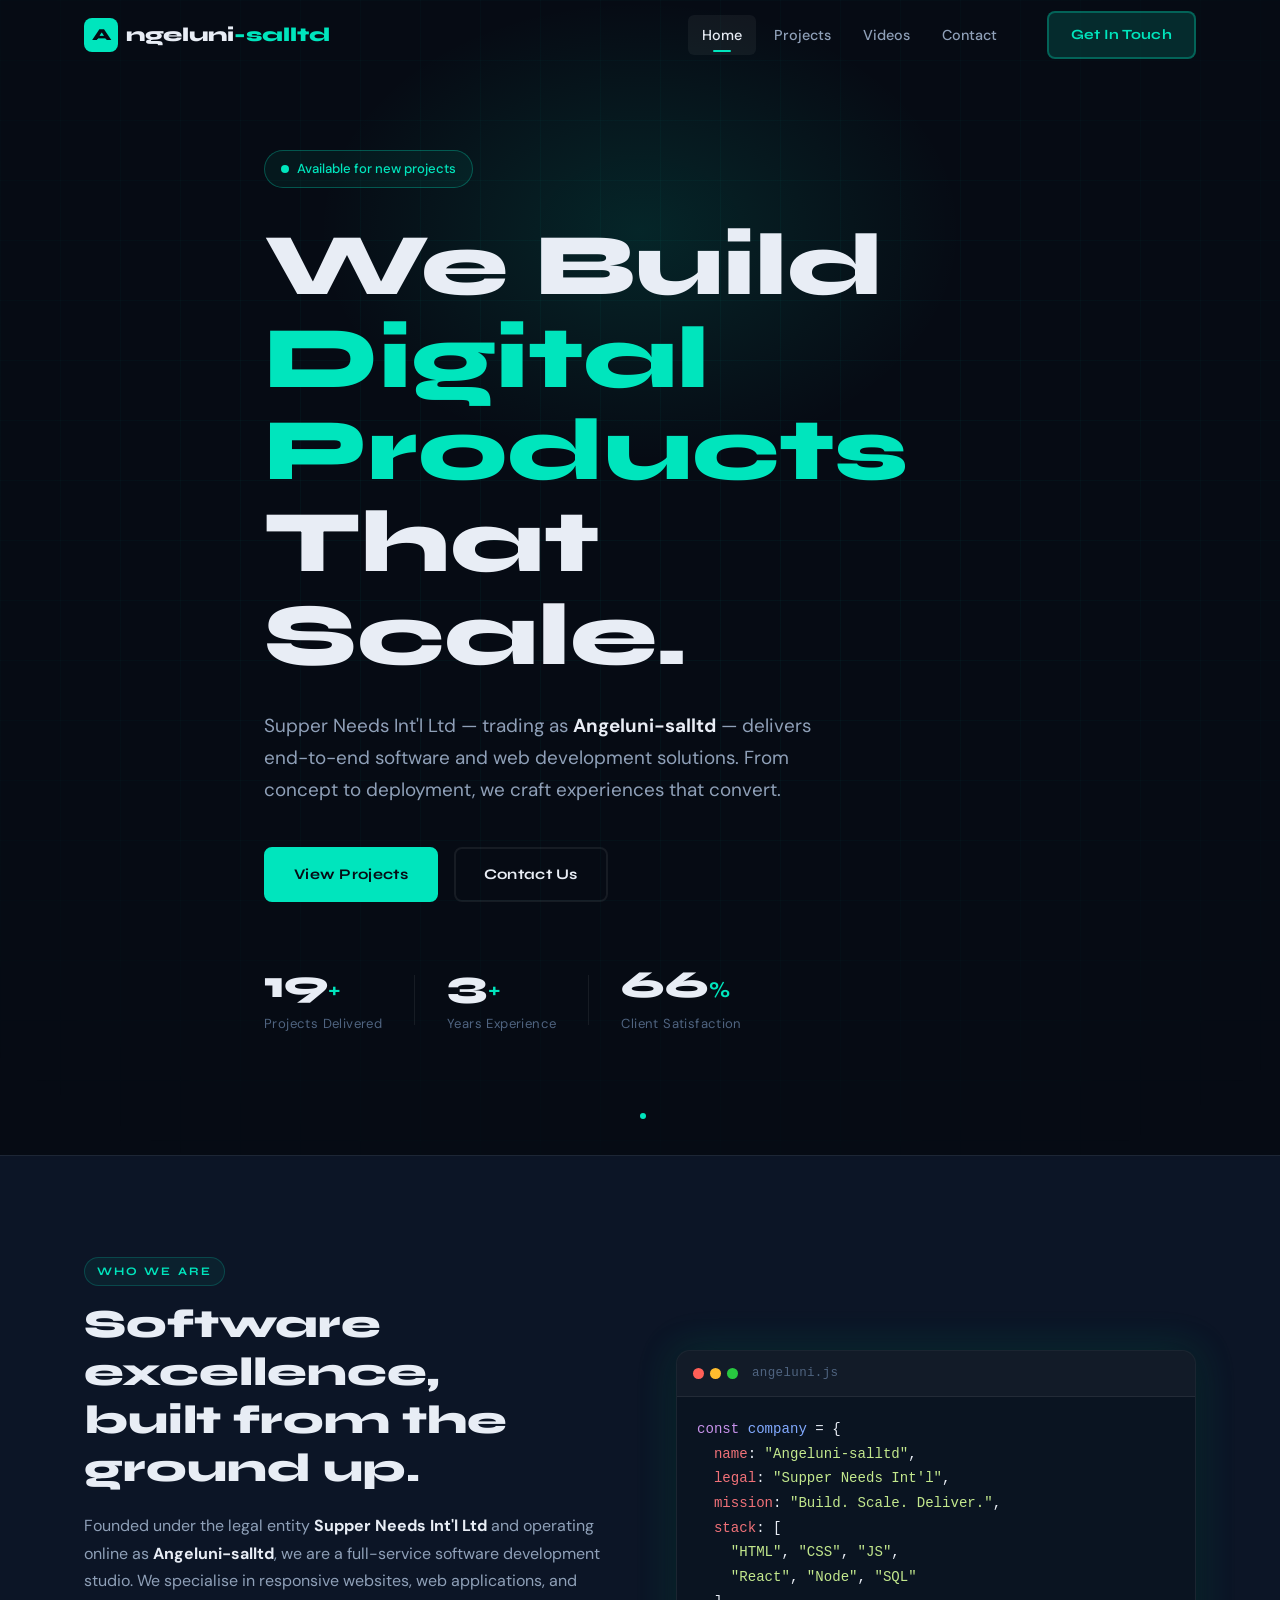
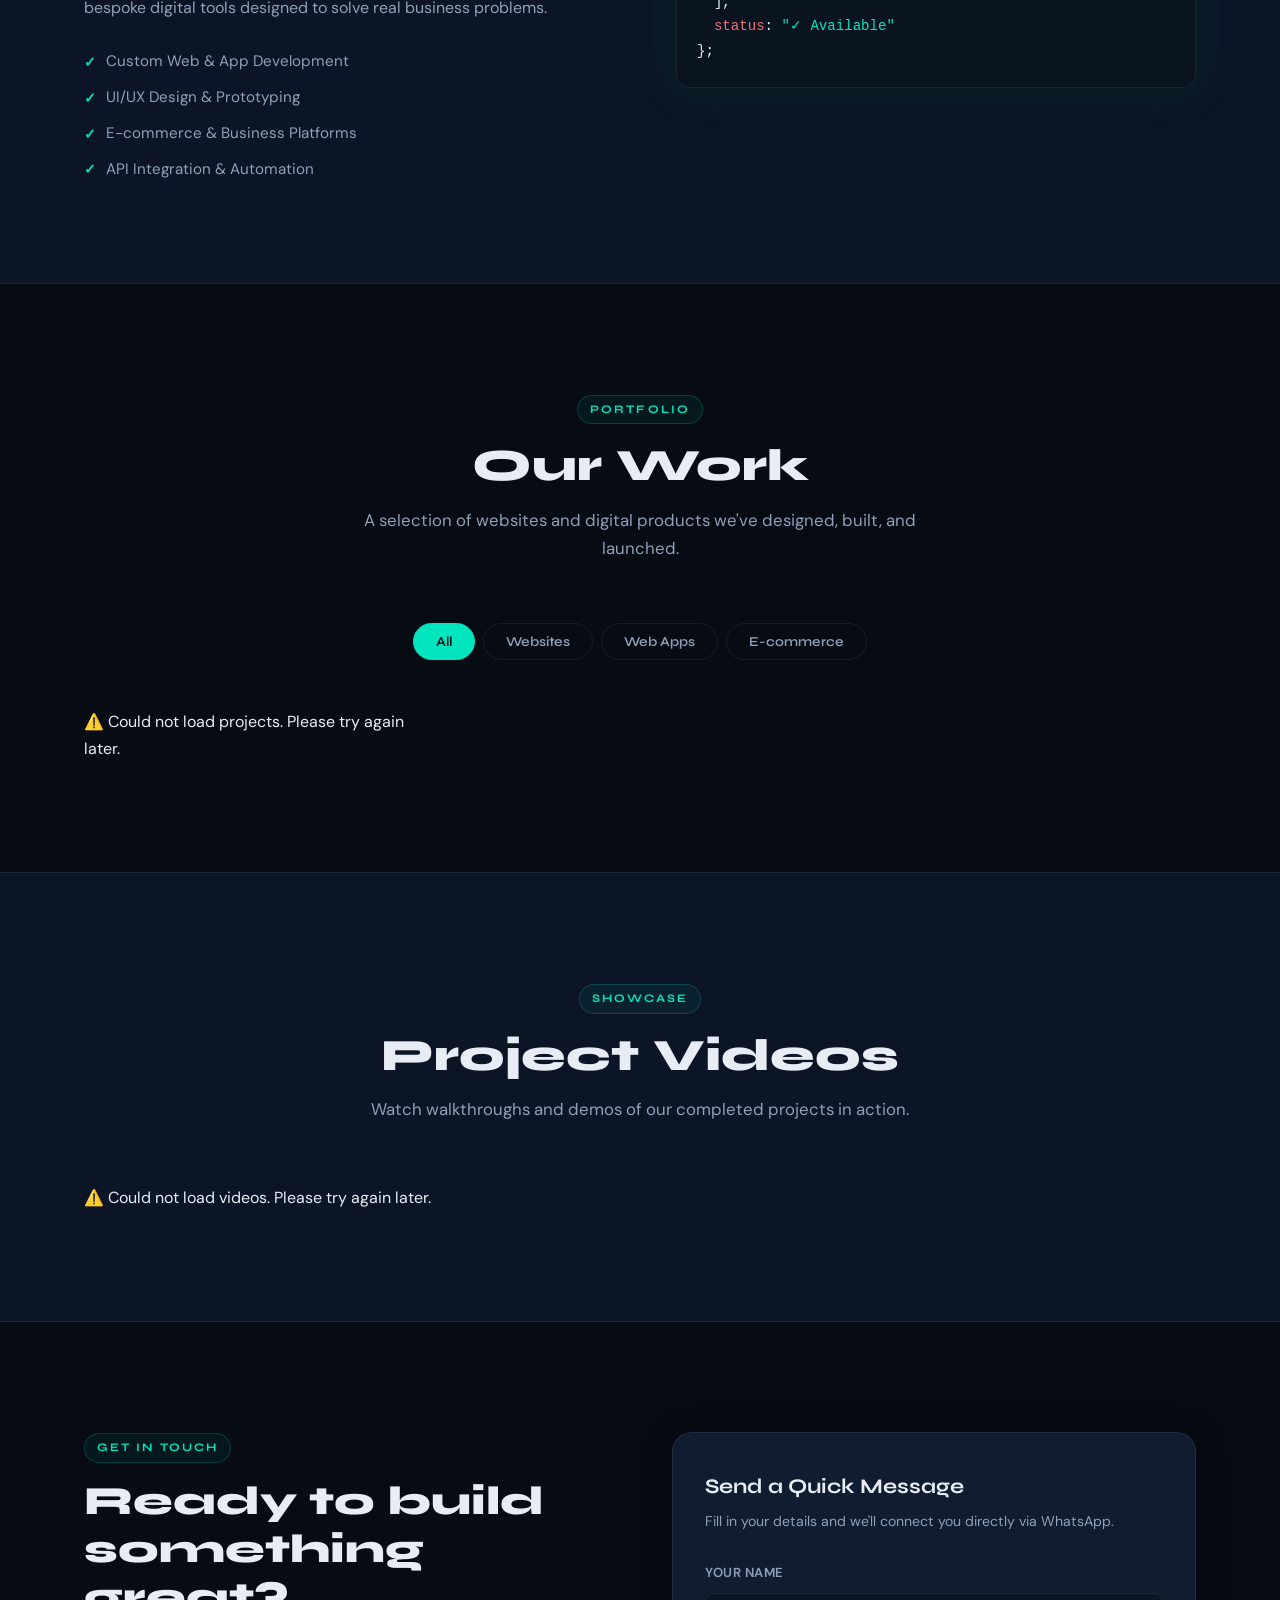
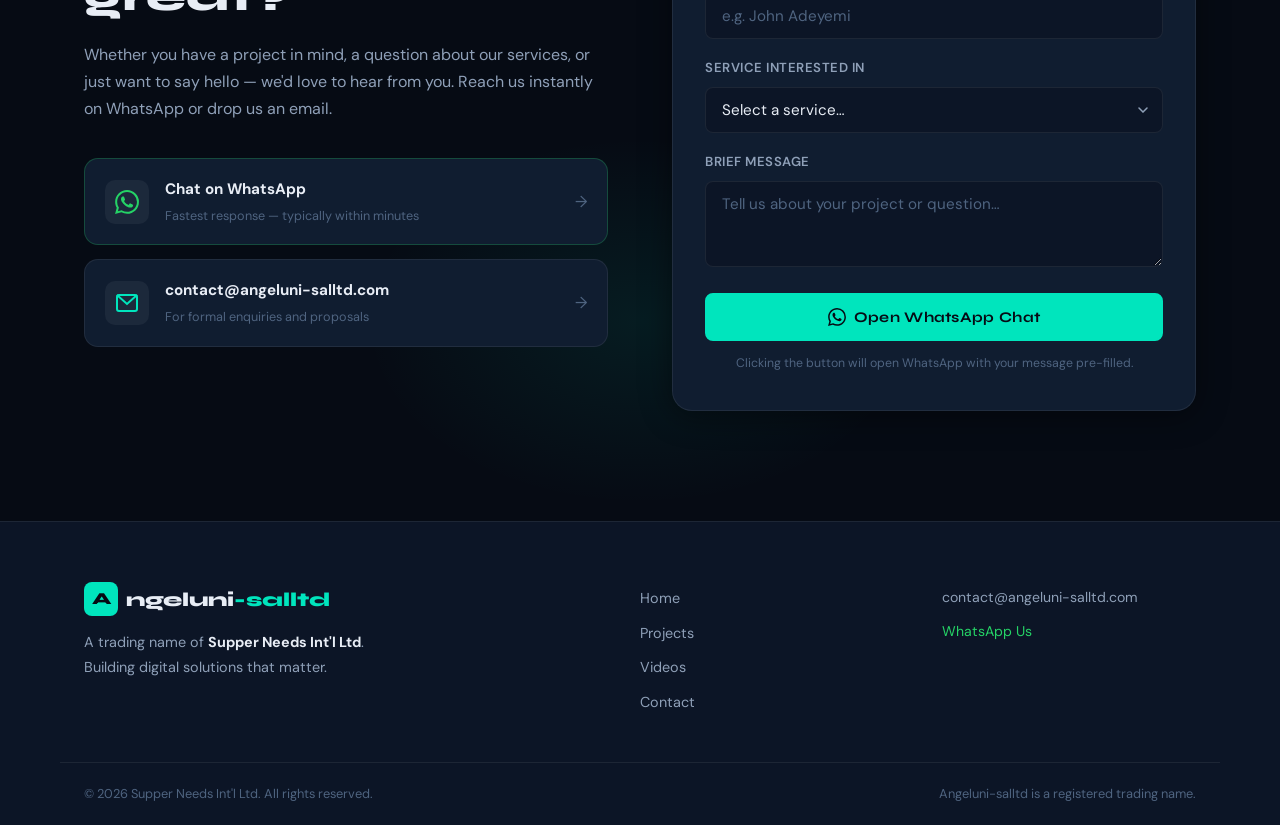
==== index.html @ 35abd4f3 "first commit" ====
<!DOCTYPE html>
<html lang="en">
<head>
  <meta charset="UTF-8" />
  <meta name="viewport" content="width=device-width, initial-scale=1.0" />
  <title>Angeluni-salltd | Software Development</title>
  <meta name="description" content="Angeluni-salltd by Supper Needs Int'l Ltd — Professional software and web development solutions." />
  <link rel="stylesheet" href="styles.css" />
  <!-- Google Fonts: Syne (display) + DM Sans (body) -->
  <link rel="preconnect" href="https://fonts.googleapis.com" />
  <link rel="preconnect" href="https://fonts.gstatic.com" crossorigin />
  <link href="https://fonts.googleapis.com/css2?family=Syne:wght@400;600;700;800&family=DM+Sans:ital,opsz,wght@0,9..40,300;0,9..40,400;0,9..40,500;1,9..40,300&display=swap" rel="stylesheet" />
</head>
<body>

  <!-- ============================================================
       NAVIGATION
  ============================================================ -->
  <header class="navbar" id="navbar" role="banner">
    <div class="nav-inner">
      <a href="#home" class="nav-logo" aria-label="Angeluni-salltd Home">
        <span class="logo-mark">A</span>
        <span class="logo-text">ngeluni<em>-salltd</em></span>
      </a>

      <nav class="nav-links" id="navLinks" role="navigation" aria-label="Main navigation">
        <a href="#home"     class="nav-link active" data-section="home">Home</a>
        <a href="#projects" class="nav-link"         data-section="projects">Projects</a>
        <a href="#videos"   class="nav-link"         data-section="videos">Videos</a>
        <a href="#contact"  class="nav-link"         data-section="contact">Contact</a>
      </nav>

      <a href="#contact" class="btn btn-nav" aria-label="Get in touch">Get In Touch</a>

      <button class="hamburger" id="hamburger" aria-label="Toggle menu" aria-expanded="false">
        <span></span><span></span><span></span>
      </button>
    </div>
  </header>

  <!-- Mobile drawer -->
  <div class="mobile-menu" id="mobileMenu" aria-hidden="true">
    <nav aria-label="Mobile navigation">
      <a href="#home"     class="mob-link" data-close>Home</a>
      <a href="#projects" class="mob-link" data-close>Projects</a>
      <a href="#videos"   class="mob-link" data-close>Videos</a>
      <a href="#contact"  class="mob-link" data-close>Contact</a>
    </nav>
    <a href="#contact" class="btn btn-primary mob-cta" data-close>Get In Touch</a>
  </div>
  <div class="mob-overlay" id="mobOverlay"></div>

  <main>

    <!-- ============================================================
         HERO / HOME
    ============================================================ -->
    <section class="hero" id="home" aria-labelledby="heroHeading">
      <!-- Animated grid background -->
      <div class="hero-grid" aria-hidden="true"></div>
      <div class="hero-glow" aria-hidden="true"></div>

      <div class="container hero-content">
        <div class="hero-badge">
          <span class="badge-dot"></span>
          Available for new projects
        </div>

        <h1 class="hero-heading" id="heroHeading">
          <span class="line">We Build</span>
          <span class="line accent">Digital Products</span>
          <span class="line">That Scale.</span>
        </h1>

        <p class="hero-sub">
          Supper Needs Int'l Ltd — trading as <strong>Angeluni-salltd</strong> — delivers
          end-to-end software and web development solutions. From concept to deployment,
          we craft experiences that convert.
        </p>

        <div class="hero-actions">
          <a href="#projects" class="btn btn-primary">View Projects</a>
          <a href="#contact"  class="btn btn-outline">Contact Us</a>
        </div>

        <div class="hero-stats" aria-label="Company statistics">
          <div class="stat">
            <span class="stat-num" data-target="30">0</span><span class="stat-suffix">+</span>
            <span class="stat-label">Projects Delivered</span>
          </div>
          <div class="stat-divider" aria-hidden="true"></div>
          <div class="stat">
            <span class="stat-num" data-target="5">0</span><span class="stat-suffix">+</span>
            <span class="stat-label">Years Experience</span>
          </div>
          <div class="stat-divider" aria-hidden="true"></div>
          <div class="stat">
            <span class="stat-num" data-target="100">0</span><span class="stat-suffix">%</span>
            <span class="stat-label">Client Satisfaction</span>
          </div>
        </div>
      </div>

      <!-- Scroll indicator -->
      <a href="#projects" class="scroll-hint" aria-label="Scroll to projects">
        <span class="scroll-dot"></span>
      </a>
    </section>

    <!-- ============================================================
         ABOUT STRIP
    ============================================================ -->
    <section class="about-strip" aria-label="About the company">
      <div class="container about-inner">
        <div class="about-text reveal">
          <span class="section-tag">Who We Are</span>
          <h2>Software excellence,<br>built from the ground up.</h2>
          <p>
            Founded under the legal entity <strong>Supper Needs Int'l Ltd</strong> and operating
            online as <strong>Angeluni-salltd</strong>, we are a full-service software development
            studio. We specialise in responsive websites, web applications, and bespoke digital
            tools designed to solve real business problems.
          </p>
          <ul class="feature-list" aria-label="Core services">
            <li><span class="tick" aria-hidden="true">✓</span> Custom Web &amp; App Development</li>
            <li><span class="tick" aria-hidden="true">✓</span> UI/UX Design &amp; Prototyping</li>
            <li><span class="tick" aria-hidden="true">✓</span> E-commerce &amp; Business Platforms</li>
            <li><span class="tick" aria-hidden="true">✓</span> API Integration &amp; Automation</li>
          </ul>
        </div>
        <div class="about-visual reveal" aria-hidden="true">
          <div class="code-card">
            <div class="code-header">
              <span class="dot red"></span>
              <span class="dot yellow"></span>
              <span class="dot green"></span>
              <span class="code-filename">angeluni.js</span>
            </div>
            <pre class="code-body"><code><span class="c-kw">const</span> <span class="c-fn">company</span> = {
  <span class="c-str">name</span>: <span class="c-val">"Angeluni-salltd"</span>,
  <span class="c-str">legal</span>: <span class="c-val">"Supper Needs Int'l"</span>,
  <span class="c-str">mission</span>: <span class="c-val">"Build. Scale. Deliver."</span>,
  <span class="c-str">stack</span>: [
    <span class="c-val">"HTML"</span>, <span class="c-val">"CSS"</span>, <span class="c-val">"JS"</span>,
    <span class="c-val">"React"</span>, <span class="c-val">"Node"</span>, <span class="c-val">"SQL"</span>
  ],
  <span class="c-str">status</span>: <span class="c-teal">"✓ Available"</span>
};</code></pre>
          </div>
        </div>
      </div>
    </section>

    <!-- ============================================================
         PROJECTS / PORTFOLIO
    ============================================================ -->
    <section class="projects-section" id="projects" aria-labelledby="projectsHeading">
      <div class="container">
        <div class="section-header reveal">
          <span class="section-tag">Portfolio</span>
          <h2 id="projectsHeading">Our Work</h2>
          <p class="section-sub">A selection of websites and digital products we've designed, built, and launched.</p>
        </div>

        <!-- Filter tabs -->
        <div class="filter-tabs" role="tablist" aria-label="Project categories">
          <button class="filter-btn active" data-filter="all"      role="tab" aria-selected="true">All</button>
          <button class="filter-btn"         data-filter="website"  role="tab" aria-selected="false">Websites</button>
          <button class="filter-btn"         data-filter="webapp"   role="tab" aria-selected="false">Web Apps</button>
          <button class="filter-btn"         data-filter="ecommerce"role="tab" aria-selected="false">E-commerce</button>
        </div>

        <!-- Projects grid — rendered by script.js -->
        <div class="projects-grid" id="projectsGrid" aria-live="polite" aria-label="Projects list">
          <!-- Cards injected by JS -->
        </div>
      </div>
    </section>

    <!-- ============================================================
         VIDEO SHOWCASE
    ============================================================ -->
    <section class="videos-section" id="videos" aria-labelledby="videosHeading">
      <div class="container">
        <div class="section-header reveal">
          <span class="section-tag">Showcase</span>
          <h2 id="videosHeading">Project Videos</h2>
          <p class="section-sub">Watch walkthroughs and demos of our completed projects in action.</p>
        </div>

        <!-- Videos grid — rendered by script.js -->
        <div class="videos-grid" id="videosGrid" aria-live="polite" aria-label="Project videos">
          <!-- Cards injected by JS -->
        </div>
      </div>
    </section>

    <!-- ============================================================
         CONTACT
    ============================================================ -->
    <section class="contact-section" id="contact" aria-labelledby="contactHeading">
      <div class="contact-glow" aria-hidden="true"></div>
      <div class="container contact-inner">

        <div class="contact-text reveal">
          <span class="section-tag">Get In Touch</span>
          <h2 id="contactHeading">Ready to build<br>something great?</h2>
          <p>
            Whether you have a project in mind, a question about our services, or just want
            to say hello — we'd love to hear from you. Reach us instantly on WhatsApp or
            drop us an email.
          </p>

          <div class="contact-methods">
            <a href="#" id="whatsappBtn" class="contact-method whatsapp-btn" aria-label="Chat on WhatsApp">
              <span class="method-icon" aria-hidden="true">
                <!-- WhatsApp SVG icon -->
                <svg viewBox="0 0 24 24" fill="currentColor" width="24" height="24" aria-hidden="true">
                  <path d="M17.472 14.382c-.297-.149-1.758-.867-2.03-.967-.273-.099-.471-.148-.67.15-.197.297-.767.966-.94 1.164-.173.199-.347.223-.644.075-.297-.15-1.255-.463-2.39-1.475-.883-.788-1.48-1.761-1.653-2.059-.173-.297-.018-.458.13-.606.134-.133.298-.347.446-.52.149-.174.198-.298.298-.497.099-.198.05-.371-.025-.52-.075-.149-.669-1.612-.916-2.207-.242-.579-.487-.5-.669-.51-.173-.008-.371-.01-.57-.01-.198 0-.52.074-.792.372-.272.297-1.04 1.016-1.04 2.479 0 1.462 1.065 2.875 1.213 3.074.149.198 2.096 3.2 5.077 4.487.709.306 1.262.489 1.694.625.712.227 1.36.195 1.871.118.571-.085 1.758-.719 2.006-1.413.248-.694.248-1.289.173-1.413-.074-.124-.272-.198-.57-.347m-5.421 7.403h-.004a9.87 9.87 0 01-5.031-1.378l-.361-.214-3.741.982.998-3.648-.235-.374a9.86 9.86 0 01-1.51-5.26c.001-5.45 4.436-9.884 9.888-9.884 2.64 0 5.122 1.03 6.988 2.898a9.825 9.825 0 012.893 6.994c-.003 5.45-4.437 9.884-9.885 9.884m8.413-18.297A11.815 11.815 0 0012.05 0C5.495 0 .16 5.335.157 11.892c0 2.096.547 4.142 1.588 5.945L.057 24l6.305-1.654a11.882 11.882 0 005.683 1.448h.005c6.554 0 11.89-5.335 11.893-11.893a11.821 11.821 0 00-3.48-8.413z"/>
                </svg>
              </span>
              <span class="method-details">
                <strong>Chat on WhatsApp</strong>
                <small>Fastest response — typically within minutes</small>
              </span>
              <span class="method-arrow" aria-hidden="true">→</span>
            </a>

            <a href="mailto:contact@angeluni-salltd.com" class="contact-method email-method" aria-label="Send email">
              <span class="method-icon" aria-hidden="true">
                <svg viewBox="0 0 24 24" fill="none" stroke="currentColor" stroke-width="2" width="24" height="24" aria-hidden="true">
                  <rect x="2" y="4" width="20" height="16" rx="2"/>
                  <polyline points="2,4 12,13 22,4"/>
                </svg>
              </span>
              <span class="method-details">
                <strong>contact@angeluni-salltd.com</strong>
                <small>For formal enquiries and proposals</small>
              </span>
              <span class="method-arrow" aria-hidden="true">→</span>
            </a>
          </div>
        </div>

        <div class="contact-card reveal" aria-label="Quick contact form simulation">
          <h3>Send a Quick Message</h3>
          <p class="card-sub">Fill in your details and we'll connect you directly via WhatsApp.</p>

          <div class="form-group">
            <label for="userName">Your Name</label>
            <input type="text" id="userName" placeholder="e.g. John Adeyemi" autocomplete="name" />
          </div>
          <div class="form-group">
            <label for="userService">Service Interested In</label>
            <select id="userService">
              <option value="">Select a service…</option>
              <option value="Website Development">Website Development</option>
              <option value="Web Application">Web Application</option>
              <option value="E-commerce Store">E-commerce Store</option>
              <option value="UI/UX Design">UI/UX Design</option>
              <option value="API Integration">API Integration</option>
              <option value="General Enquiry">General Enquiry</option>
            </select>
          </div>
          <div class="form-group">
            <label for="userMsg">Brief Message</label>
            <textarea id="userMsg" rows="3" placeholder="Tell us about your project or question…"></textarea>
          </div>

          <button class="btn btn-primary btn-full" id="sendWhatsApp">
            <svg viewBox="0 0 24 24" fill="currentColor" width="18" height="18" aria-hidden="true">
              <path d="M17.472 14.382c-.297-.149-1.758-.867-2.03-.967-.273-.099-.471-.148-.67.15-.197.297-.767.966-.94 1.164-.173.199-.347.223-.644.075-.297-.15-1.255-.463-2.39-1.475-.883-.788-1.48-1.761-1.653-2.059-.173-.297-.018-.458.13-.606.134-.133.298-.347.446-.52.149-.174.198-.298.298-.497.099-.198.05-.371-.025-.52-.075-.149-.669-1.612-.916-2.207-.242-.579-.487-.5-.669-.51-.173-.008-.371-.01-.57-.01-.198 0-.52.074-.792.372-.272.297-1.04 1.016-1.04 2.479 0 1.462 1.065 2.875 1.213 3.074.149.198 2.096 3.2 5.077 4.487.709.306 1.262.489 1.694.625.712.227 1.36.195 1.871.118.571-.085 1.758-.719 2.006-1.413.248-.694.248-1.289.173-1.413-.074-.124-.272-.198-.57-.347m-5.421 7.403h-.004a9.87 9.87 0 01-5.031-1.378l-.361-.214-3.741.982.998-3.648-.235-.374a9.86 9.86 0 01-1.51-5.26c.001-5.45 4.436-9.884 9.888-9.884 2.64 0 5.122 1.03 6.988 2.898a9.825 9.825 0 012.893 6.994c-.003 5.45-4.437 9.884-9.885 9.884m8.413-18.297A11.815 11.815 0 0012.05 0C5.495 0 .16 5.335.157 11.892c0 2.096.547 4.142 1.588 5.945L.057 24l6.305-1.654a11.882 11.882 0 005.683 1.448h.005c6.554 0 11.89-5.335 11.893-11.893a11.821 11.821 0 00-3.48-8.413z"/>
            </svg>
            Open WhatsApp Chat
          </button>

          <p class="form-note">
            Clicking the button will open WhatsApp with your message pre-filled.
          </p>
        </div>

      </div>
    </section>

  </main>

  <!-- ============================================================
       FOOTER
  ============================================================ -->
  <footer class="footer" role="contentinfo">
    <div class="container footer-inner">
      <div class="footer-brand">
        <a href="#home" class="nav-logo" aria-label="Angeluni-salltd Home">
          <span class="logo-mark">A</span>
          <span class="logo-text">ngeluni<em>-salltd</em></span>
        </a>
        <p>A trading name of <strong>Supper Needs Int'l Ltd</strong>.<br>Building digital solutions that matter.</p>
      </div>

      <nav class="footer-links" aria-label="Footer navigation">
        <a href="#home">Home</a>
        <a href="#projects">Projects</a>
        <a href="#videos">Videos</a>
        <a href="#contact">Contact</a>
      </nav>

      <div class="footer-contact">
        <a href="mailto:contact@angeluni-salltd.com">contact@angeluni-salltd.com</a>
        <a href="#" id="footerWhatsApp" class="wa-link">WhatsApp Us</a>
      </div>
    </div>
    <div class="footer-bottom">
      <span>© <span id="footerYear"></span> Supper Needs Int'l Ltd. All rights reserved.</span>
      <span class="footer-legal">Angeluni-salltd is a registered trading name.</span>
    </div>
  </footer>

  <!-- Back to top -->
  <button class="back-top" id="backTop" aria-label="Back to top">↑</button>

  <script src="script.js"></script>
</body>
</html>
---- styles.css ----
/* =============================================================
   ANGELUNI-SALLTD — styles.css
   Brand: dark navy base · electric teal accent · editorial type
   Author: Angeluni-salltd / Supper Needs Int'l Ltd
============================================================= */

/* ─── DESIGN TOKENS ─────────────────────────────────────── */
:root {
  --bg:         #060b14;
  --bg-2:       #0c1526;
  --bg-card:    #101d30;
  --bg-card-h:  #142034;
  --border:     rgba(255,255,255,0.07);
  --border-h:   rgba(0,229,189,0.35);

  --teal:       #00e5bd;
  --teal-dim:   #00b89a;
  --teal-glow:  rgba(0,229,189,0.15);
  --teal-glow2: rgba(0,229,189,0.06);

  --text:       #e8edf5;
  --text-2:     #8fa0b8;
  --text-3:     #4f6480;

  --accent-red: #ff5f5f;
  --accent-yel: #ffd166;

  --font-display: 'Syne', sans-serif;
  --font-body:    'DM Sans', sans-serif;

  --r-sm:  8px;
  --r-md:  14px;
  --r-lg:  20px;

  --shadow-card: 0 4px 32px rgba(0,0,0,0.45);
  --shadow-glow: 0 0 40px rgba(0,229,189,0.18);

  --nav-h: 70px;
  --trans:  0.28s cubic-bezier(0.4, 0, 0.2, 1);
}

/* ─── RESET ──────────────────────────────────────────────── */
*, *::before, *::after { box-sizing: border-box; margin: 0; padding: 0; }
html { scroll-behavior: smooth; font-size: 16px; }
body {
  font-family: var(--font-body);
  background: var(--bg);
  color: var(--text);
  line-height: 1.7;
  overflow-x: hidden;
}
img { max-width: 100%; display: block; }
a  { color: inherit; text-decoration: none; }
ul { list-style: none; }
button { cursor: pointer; font-family: inherit; }
input, select, textarea {
  font-family: inherit;
  font-size: 0.95rem;
}

/* ─── UTILITY ────────────────────────────────────────────── */
.container {
  max-width: 1160px;
  margin: 0 auto;
  padding: 0 24px;
}

.section-tag {
  display: inline-block;
  font-family: var(--font-display);
  font-size: 0.72rem;
  font-weight: 700;
  letter-spacing: 0.18em;
  text-transform: uppercase;
  color: var(--teal);
  background: var(--teal-glow2);
  border: 1px solid rgba(0,229,189,0.2);
  padding: 4px 12px;
  border-radius: 100px;
  margin-bottom: 16px;
}

.section-header {
  text-align: center;
  max-width: 620px;
  margin: 0 auto 60px;
}
.section-header h2 {
  font-family: var(--font-display);
  font-size: clamp(2rem, 4vw, 2.8rem);
  font-weight: 800;
  line-height: 1.15;
  color: var(--text);
  margin-bottom: 14px;
}
.section-sub {
  font-size: 1.05rem;
  color: var(--text-2);
  line-height: 1.7;
}

/* ─── BUTTONS ────────────────────────────────────────────── */
.btn {
  display: inline-flex;
  align-items: center;
  gap: 8px;
  padding: 13px 28px;
  border-radius: var(--r-sm);
  font-family: var(--font-display);
  font-size: 0.92rem;
  font-weight: 700;
  letter-spacing: 0.02em;
  border: 2px solid transparent;
  transition: all var(--trans);
  white-space: nowrap;
}
.btn-primary {
  background: var(--teal);
  color: var(--bg);
  border-color: var(--teal);
}
.btn-primary:hover, .btn-primary:focus-visible {
  background: var(--teal-dim);
  border-color: var(--teal-dim);
  box-shadow: 0 0 24px rgba(0,229,189,0.35);
  transform: translateY(-2px);
}
.btn-outline {
  background: transparent;
  color: var(--text);
  border-color: var(--border);
}
.btn-outline:hover, .btn-outline:focus-visible {
  border-color: var(--teal);
  color: var(--teal);
  transform: translateY(-2px);
}
.btn-ghost {
  background: transparent;
  color: var(--teal);
  border-color: rgba(0,229,189,0.3);
  font-size: 0.85rem;
  padding: 9px 18px;
}
.btn-ghost:hover {
  background: var(--teal-glow);
  border-color: var(--teal);
}
.btn-full { width: 100%; justify-content: center; }
.btn-nav {
  background: var(--teal-glow);
  color: var(--teal);
  border-color: rgba(0,229,189,0.3);
  padding: 10px 22px;
  font-size: 0.88rem;
}
.btn-nav:hover {
  background: var(--teal);
  color: var(--bg);
}

/* ─── NAVBAR ─────────────────────────────────────────────── */
.navbar {
  position: fixed;
  top: 0; left: 0; right: 0;
  height: var(--nav-h);
  z-index: 1000;
  transition: background var(--trans), box-shadow var(--trans);
}
.navbar.scrolled {
  background: rgba(6, 11, 20, 0.92);
  backdrop-filter: blur(20px);
  -webkit-backdrop-filter: blur(20px);
  box-shadow: 0 1px 0 var(--border);
}
.nav-inner {
  max-width: 1160px;
  margin: 0 auto;
  padding: 0 24px;
  height: 100%;
  display: flex;
  align-items: center;
  gap: 36px;
}
.nav-logo {
  display: flex;
  align-items: center;
  gap: 8px;
  font-family: var(--font-display);
  font-size: 1.22rem;
  font-weight: 800;
  color: var(--text);
  flex-shrink: 0;
}
.logo-mark {
  width: 34px; height: 34px;
  background: var(--teal);
  color: var(--bg);
  border-radius: 8px;
  display: grid;
  place-items: center;
  font-size: 1.05rem;
  font-weight: 800;
}
.logo-text em { color: var(--teal); font-style: normal; }

.nav-links {
  display: flex;
  align-items: center;
  gap: 4px;
  margin-left: auto;
}
.nav-link {
  padding: 8px 14px;
  font-size: 0.9rem;
  font-weight: 500;
  color: var(--text-2);
  border-radius: 6px;
  transition: color var(--trans), background var(--trans);
  position: relative;
}
.nav-link:hover,
.nav-link.active {
  color: var(--text);
  background: rgba(255,255,255,0.05);
}
.nav-link.active::after {
  content: '';
  position: absolute;
  bottom: 3px; left: 50%;
  transform: translateX(-50%);
  width: 18px; height: 2px;
  background: var(--teal);
  border-radius: 2px;
}

/* Hamburger */
.hamburger {
  display: none;
  flex-direction: column;
  gap: 5px;
  background: none;
  border: none;
  padding: 6px;
  margin-left: auto;
}
.hamburger span {
  display: block;
  width: 24px; height: 2px;
  background: var(--text);
  border-radius: 2px;
  transition: all 0.25s ease;
}
.hamburger.open span:nth-child(1) { transform: translateY(7px) rotate(45deg); }
.hamburger.open span:nth-child(2) { opacity: 0; }
.hamburger.open span:nth-child(3) { transform: translateY(-7px) rotate(-45deg); }

/* Mobile menu */
.mobile-menu {
  position: fixed;
  top: var(--nav-h); right: 0;
  width: min(320px, 85vw);
  height: calc(100vh - var(--nav-h));
  background: var(--bg-2);
  border-left: 1px solid var(--border);
  padding: 32px 24px;
  display: flex;
  flex-direction: column;
  gap: 8px;
  transform: translateX(100%);
  transition: transform 0.3s cubic-bezier(0.4,0,0.2,1);
  z-index: 999;
}
.mobile-menu.open { transform: translateX(0); }
.mob-link {
  display: block;
  padding: 14px 18px;
  font-family: var(--font-display);
  font-size: 1.05rem;
  font-weight: 600;
  color: var(--text-2);
  border-radius: var(--r-sm);
  transition: all var(--trans);
}
.mob-link:hover { background: rgba(255,255,255,0.05); color: var(--text); }
.mob-cta { margin-top: 16px; }

.mob-overlay {
  position: fixed;
  inset: 0;
  background: rgba(0,0,0,0.55);
  backdrop-filter: blur(4px);
  z-index: 998;
  opacity: 0;
  pointer-events: none;
  transition: opacity 0.3s ease;
}
.mob-overlay.show { opacity: 1; pointer-events: all; }

/* ─── HERO ───────────────────────────────────────────────── */
.hero {
  position: relative;
  min-height: 100vh;
  display: flex;
  align-items: center;
  overflow: hidden;
  padding-top: var(--nav-h);
}

/* Grid pattern bg */
.hero-grid {
  position: absolute;
  inset: 0;
  background-image:
    linear-gradient(rgba(0,229,189,0.04) 1px, transparent 1px),
    linear-gradient(90deg, rgba(0,229,189,0.04) 1px, transparent 1px);
  background-size: 60px 60px;
  mask-image: radial-gradient(ellipse 80% 70% at 50% 40%, black 30%, transparent 100%);
}
.hero-glow {
  position: absolute;
  top: 20%; left: 50%;
  transform: translate(-50%, -50%);
  width: 700px; height: 500px;
  background: radial-gradient(ellipse, rgba(0,229,189,0.12) 0%, transparent 65%);
  pointer-events: none;
}

.hero-content {
  position: relative;
  z-index: 1;
  padding: 80px 24px 120px;
  max-width: 800px;
}

.hero-badge {
  display: inline-flex;
  align-items: center;
  gap: 8px;
  padding: 7px 16px;
  border: 1px solid rgba(0,229,189,0.3);
  background: rgba(0,229,189,0.06);
  border-radius: 100px;
  font-size: 0.82rem;
  color: var(--teal);
  font-weight: 500;
  margin-bottom: 32px;
  animation: fadeSlideUp 0.7s both;
}
.badge-dot {
  width: 8px; height: 8px;
  background: var(--teal);
  border-radius: 50%;
  animation: pulse 2s infinite;
}

.hero-heading {
  font-family: var(--font-display);
  font-size: clamp(3rem, 7vw, 5.5rem);
  font-weight: 800;
  line-height: 1.05;
  margin-bottom: 28px;
}
.hero-heading .line {
  display: block;
  overflow: hidden;
}
.hero-heading .line:nth-child(1) { animation: fadeSlideUp 0.7s 0.1s both; }
.hero-heading .line:nth-child(2) { animation: fadeSlideUp 0.7s 0.2s both; }
.hero-heading .line:nth-child(3) { animation: fadeSlideUp 0.7s 0.3s both; }
.hero-heading .accent { color: var(--teal); }

.hero-sub {
  font-size: clamp(1rem, 2vw, 1.18rem);
  color: var(--text-2);
  max-width: 560px;
  margin-bottom: 40px;
  animation: fadeSlideUp 0.7s 0.4s both;
}
.hero-sub strong { color: var(--text); }

.hero-actions {
  display: flex;
  flex-wrap: wrap;
  gap: 16px;
  margin-bottom: 64px;
  animation: fadeSlideUp 0.7s 0.5s both;
}

.hero-stats {
  display: flex;
  align-items: center;
  gap: 0;
  flex-wrap: wrap;
  animation: fadeSlideUp 0.7s 0.6s both;
}
.stat { text-align: left; padding: 0 32px 0 0; }
.stat:first-child { padding-left: 0; }
.stat-num {
  font-family: var(--font-display);
  font-size: 2.4rem;
  font-weight: 800;
  color: var(--text);
  line-height: 1;
}
.stat-suffix {
  font-family: var(--font-display);
  font-size: 1.4rem;
  font-weight: 700;
  color: var(--teal);
}
.stat-label {
  display: block;
  font-size: 0.82rem;
  color: var(--text-3);
  margin-top: 4px;
  letter-spacing: 0.03em;
}
.stat-divider {
  width: 1px;
  height: 50px;
  background: var(--border);
  margin: 0 32px 0 0;
}

/* Scroll hint */
.scroll-hint {
  position: absolute;
  bottom: 36px; left: 50%;
  transform: translateX(-50%);
  display: flex;
  flex-direction: column;
  align-items: center;
  gap: 8px;
  animation: fadeSlideUp 0.7s 0.9s both;
}
.scroll-dot {
  width: 6px; height: 6px;
  background: var(--teal);
  border-radius: 50%;
  animation: scrollBounce 1.8s infinite;
}

/* ─── ABOUT STRIP ────────────────────────────────────────── */
.about-strip {
  background: var(--bg-2);
  border-top: 1px solid var(--border);
  border-bottom: 1px solid var(--border);
  padding: 100px 0;
}
.about-inner {
  display: grid;
  grid-template-columns: 1fr 1fr;
  gap: 72px;
  align-items: center;
}
.about-text .section-tag { margin-bottom: 14px; }
.about-text h2 {
  font-family: var(--font-display);
  font-size: clamp(1.8rem, 3.5vw, 2.5rem);
  font-weight: 800;
  line-height: 1.2;
  margin-bottom: 20px;
}
.about-text p {
  color: var(--text-2);
  margin-bottom: 28px;
  font-size: 1rem;
}
.about-text p strong { color: var(--text); }
.feature-list { display: flex; flex-direction: column; gap: 10px; }
.feature-list li {
  display: flex;
  align-items: center;
  gap: 10px;
  font-size: 0.95rem;
  color: var(--text-2);
}
.tick {
  color: var(--teal);
  font-weight: 700;
  font-size: 0.9rem;
}

/* Code card */
.code-card {
  background: #0a1421;
  border: 1px solid var(--border);
  border-radius: var(--r-md);
  overflow: hidden;
  box-shadow: var(--shadow-card), var(--shadow-glow);
  font-family: 'Courier New', monospace;
}
.code-header {
  display: flex;
  align-items: center;
  gap: 6px;
  padding: 12px 16px;
  background: rgba(255,255,255,0.03);
  border-bottom: 1px solid var(--border);
}
.dot { width: 11px; height: 11px; border-radius: 50%; }
.dot.red    { background: #ff5f57; }
.dot.yellow { background: #ffbd2e; }
.dot.green  { background: #28c840; }
.code-filename {
  font-size: 0.78rem;
  color: var(--text-3);
  margin-left: 8px;
  letter-spacing: 0.03em;
}
.code-body {
  padding: 20px 20px 24px;
  font-size: 0.88rem;
  line-height: 1.75;
  overflow-x: auto;
}
code { display: block; }
.c-kw  { color: #c792ea; }
.c-fn  { color: #82aaff; }
.c-str { color: #f07178; }
.c-val { color: #c3e88d; }
.c-teal{ color: var(--teal); }

/* ─── PROJECTS ───────────────────────────────────────────── */
.projects-section {
  padding: 110px 0;
}

.filter-tabs {
  display: flex;
  flex-wrap: wrap;
  gap: 8px;
  justify-content: center;
  margin-bottom: 48px;
}
.filter-btn {
  padding: 9px 22px;
  border: 1px solid var(--border);
  background: transparent;
  color: var(--text-2);
  border-radius: 100px;
  font-family: var(--font-display);
  font-size: 0.85rem;
  font-weight: 600;
  transition: all var(--trans);
}
.filter-btn:hover {
  border-color: var(--teal);
  color: var(--teal);
}
.filter-btn.active {
  background: var(--teal);
  border-color: var(--teal);
  color: var(--bg);
}

.projects-grid {
  display: grid;
  grid-template-columns: repeat(auto-fill, minmax(320px, 1fr));
  gap: 24px;
}

/* Project card */
.project-card {
  background: var(--bg-card);
  border: 1px solid var(--border);
  border-radius: var(--r-md);
  padding: 28px;
  transition: all var(--trans);
  position: relative;
  overflow: hidden;
  animation: fadeSlideUp 0.5s both;
}
.project-card::before {
  content: '';
  position: absolute;
  inset: 0;
  background: linear-gradient(135deg, var(--teal-glow2), transparent);
  opacity: 0;
  transition: opacity var(--trans);
}
.project-card:hover {
  border-color: var(--border-h);
  transform: translateY(-4px);
  box-shadow: var(--shadow-card), var(--shadow-glow);
}
.project-card:hover::before { opacity: 1; }

.project-header {
  display: flex;
  align-items: flex-start;
  justify-content: space-between;
  margin-bottom: 14px;
  gap: 12px;
}
.project-icon {
  width: 46px; height: 46px;
  border-radius: 10px;
  background: var(--teal-glow);
  border: 1px solid rgba(0,229,189,0.2);
  display: grid;
  place-items: center;
  font-size: 1.3rem;
  flex-shrink: 0;
}
.project-category {
  font-size: 0.72rem;
  font-weight: 700;
  letter-spacing: 0.12em;
  text-transform: uppercase;
  color: var(--teal);
  background: var(--teal-glow2);
  border: 1px solid rgba(0,229,189,0.15);
  padding: 3px 10px;
  border-radius: 100px;
}
.project-title {
  font-family: var(--font-display);
  font-size: 1.15rem;
  font-weight: 700;
  color: var(--text);
  margin-bottom: 10px;
  line-height: 1.3;
}
.project-desc {
  font-size: 0.9rem;
  color: var(--text-2);
  line-height: 1.65;
  margin-bottom: 22px;
}
.project-tags {
  display: flex;
  flex-wrap: wrap;
  gap: 6px;
  margin-bottom: 22px;
}
.tag {
  font-size: 0.74rem;
  font-weight: 500;
  color: var(--text-3);
  background: rgba(255,255,255,0.04);
  border: 1px solid var(--border);
  padding: 3px 10px;
  border-radius: 4px;
}

/* ─── VIDEOS ─────────────────────────────────────────────── */
.videos-section {
  background: var(--bg-2);
  border-top: 1px solid var(--border);
  border-bottom: 1px solid var(--border);
  padding: 110px 0;
}

.videos-grid {
  display: grid;
  grid-template-columns: repeat(auto-fill, minmax(340px, 1fr));
  gap: 28px;
}

/* Video card */
.video-card {
  background: var(--bg-card);
  border: 1px solid var(--border);
  border-radius: var(--r-md);
  overflow: hidden;
  transition: all var(--trans);
  animation: fadeSlideUp 0.5s both;
}
.video-card:hover {
  border-color: var(--border-h);
  transform: translateY(-4px);
  box-shadow: var(--shadow-card), var(--shadow-glow);
}
.video-wrapper {
  position: relative;
  padding-bottom: 56.25%; /* 16:9 */
  height: 0;
  overflow: hidden;
  background: var(--bg);
}
.video-wrapper iframe {
  position: absolute;
  top: 0; left: 0;
  width: 100%; height: 100%;
  border: 0;
}

/* Placeholder for no-embed */
.video-placeholder {
  position: absolute;
  inset: 0;
  display: flex;
  flex-direction: column;
  align-items: center;
  justify-content: center;
  gap: 12px;
  background: var(--bg);
  color: var(--text-3);
}
.video-placeholder .play-icon {
  width: 56px; height: 56px;
  border-radius: 50%;
  background: var(--teal-glow);
  border: 2px solid var(--teal);
  display: grid;
  place-items: center;
  color: var(--teal);
  font-size: 1.4rem;
}
.video-placeholder p { font-size: 0.82rem; }

.video-info { padding: 20px 22px 22px; }
.video-title {
  font-family: var(--font-display);
  font-size: 1.02rem;
  font-weight: 700;
  color: var(--text);
  margin-bottom: 6px;
}
.video-desc {
  font-size: 0.88rem;
  color: var(--text-2);
  line-height: 1.6;
}

/* ─── CONTACT ────────────────────────────────────────────── */
.contact-section {
  position: relative;
  padding: 110px 0;
  overflow: hidden;
}
.contact-glow {
  position: absolute;
  bottom: 0; left: 50%;
  transform: translateX(-50%);
  width: 600px; height: 400px;
  background: radial-gradient(ellipse, rgba(0,229,189,0.08) 0%, transparent 65%);
  pointer-events: none;
}

.contact-inner {
  display: grid;
  grid-template-columns: 1fr 1fr;
  gap: 64px;
  align-items: start;
  position: relative;
  z-index: 1;
}
.contact-text .section-tag { margin-bottom: 14px; }
.contact-text h2 {
  font-family: var(--font-display);
  font-size: clamp(1.8rem, 3.5vw, 2.5rem);
  font-weight: 800;
  line-height: 1.2;
  margin-bottom: 20px;
}
.contact-text p {
  color: var(--text-2);
  margin-bottom: 36px;
  font-size: 1rem;
}

.contact-methods { display: flex; flex-direction: column; gap: 14px; }
.contact-method {
  display: flex;
  align-items: center;
  gap: 16px;
  padding: 18px 20px;
  border: 1px solid var(--border);
  border-radius: var(--r-md);
  background: var(--bg-card);
  transition: all var(--trans);
}
.contact-method:hover {
  border-color: var(--border-h);
  transform: translateX(4px);
}
.whatsapp-btn { border-color: rgba(37,211,102,0.25); }
.whatsapp-btn:hover {
  border-color: rgba(37,211,102,0.5);
  background: rgba(37,211,102,0.05);
}
.whatsapp-btn .method-icon { color: #25d366; }

.method-icon {
  width: 44px; height: 44px;
  border-radius: 10px;
  background: rgba(255,255,255,0.05);
  display: grid;
  place-items: center;
  flex-shrink: 0;
  color: var(--teal);
}
.method-details {
  flex: 1;
  display: flex;
  flex-direction: column;
  gap: 2px;
}
.method-details strong { font-size: 0.95rem; color: var(--text); }
.method-details small  { font-size: 0.79rem; color: var(--text-3); }
.method-arrow { color: var(--text-3); transition: color var(--trans); }
.contact-method:hover .method-arrow { color: var(--teal); }

/* Contact card */
.contact-card {
  background: var(--bg-card);
  border: 1px solid var(--border);
  border-radius: var(--r-lg);
  padding: 36px 32px;
  box-shadow: var(--shadow-card);
}
.contact-card h3 {
  font-family: var(--font-display);
  font-size: 1.3rem;
  font-weight: 700;
  margin-bottom: 6px;
}
.card-sub { font-size: 0.88rem; color: var(--text-2); margin-bottom: 28px; }

.form-group { margin-bottom: 18px; }
.form-group label {
  display: block;
  font-size: 0.82rem;
  font-weight: 600;
  color: var(--text-2);
  letter-spacing: 0.04em;
  margin-bottom: 8px;
  text-transform: uppercase;
}
.form-group input,
.form-group select,
.form-group textarea {
  width: 100%;
  background: var(--bg-2);
  border: 1px solid var(--border);
  border-radius: var(--r-sm);
  padding: 12px 16px;
  color: var(--text);
  outline: none;
  transition: border-color var(--trans), box-shadow var(--trans);
  resize: vertical;
}
.form-group select {
  appearance: none;
  background-image: url("data:image/svg+xml,%3Csvg viewBox='0 0 10 6' fill='none' xmlns='http://www.w3.org/2000/svg'%3E%3Cpath d='M1 1l4 4 4-4' stroke='%238fa0b8' stroke-width='1.5' stroke-linecap='round'/%3E%3C/svg%3E");
  background-repeat: no-repeat;
  background-position: right 14px center;
  background-size: 10px;
}
.form-group input:focus,
.form-group select:focus,
.form-group textarea:focus {
  border-color: var(--teal);
  box-shadow: 0 0 0 3px rgba(0,229,189,0.12);
}
.form-group input::placeholder,
.form-group textarea::placeholder { color: var(--text-3); }
.form-group select option { background: var(--bg-2); }

.form-note {
  text-align: center;
  font-size: 0.77rem;
  color: var(--text-3);
  margin-top: 12px;
}

/* ─── FOOTER ─────────────────────────────────────────────── */
.footer {
  background: var(--bg-2);
  border-top: 1px solid var(--border);
  padding: 60px 0 0;
}
.footer-inner {
  display: grid;
  grid-template-columns: 2fr 1fr 1fr;
  gap: 48px;
  padding-bottom: 48px;
  border-bottom: 1px solid var(--border);
}
.footer-brand p {
  font-size: 0.9rem;
  color: var(--text-2);
  margin-top: 14px;
  line-height: 1.7;
}
.footer-brand p strong { color: var(--text); }
.footer-links {
  display: flex;
  flex-direction: column;
  gap: 10px;
  padding-top: 4px;
}
.footer-links a {
  font-size: 0.9rem;
  color: var(--text-2);
  transition: color var(--trans);
}
.footer-links a:hover { color: var(--teal); }
.footer-contact {
  display: flex;
  flex-direction: column;
  gap: 10px;
  padding-top: 4px;
}
.footer-contact a {
  font-size: 0.88rem;
  color: var(--text-2);
  transition: color var(--trans);
  word-break: break-all;
}
.footer-contact a:hover { color: var(--teal); }
.wa-link { color: #25d366 !important; }

.footer-bottom {
  display: flex;
  align-items: center;
  justify-content: space-between;
  flex-wrap: wrap;
  gap: 8px;
  padding: 20px 24px;
  max-width: 1160px;
  margin: 0 auto;
  font-size: 0.8rem;
  color: var(--text-3);
}

/* ─── BACK TO TOP ────────────────────────────────────────── */
.back-top {
  position: fixed;
  bottom: 30px; right: 30px;
  width: 44px; height: 44px;
  border-radius: 10px;
  background: var(--bg-card);
  border: 1px solid var(--border);
  color: var(--text-2);
  font-size: 1.1rem;
  display: grid;
  place-items: center;
  z-index: 500;
  transition: all var(--trans);
  opacity: 0;
  pointer-events: none;
  transform: translateY(12px);
}
.back-top.show {
  opacity: 1;
  pointer-events: all;
  transform: translateY(0);
}
.back-top:hover {
  background: var(--teal);
  border-color: var(--teal);
  color: var(--bg);
}

/* ─── REVEAL ANIMATION ───────────────────────────────────── */
.reveal {
  opacity: 0;
  transform: translateY(30px);
  transition: opacity 0.7s ease, transform 0.7s ease;
}
.reveal.visible {
  opacity: 1;
  transform: translateY(0);
}

/* ─── KEYFRAMES ──────────────────────────────────────────── */
@keyframes fadeSlideUp {
  from { opacity: 0; transform: translateY(20px); }
  to   { opacity: 1; transform: translateY(0); }
}
@keyframes pulse {
  0%, 100% { box-shadow: 0 0 0 0 rgba(0,229,189,0.5); }
  50%       { box-shadow: 0 0 0 6px rgba(0,229,189,0); }
}
@keyframes scrollBounce {
  0%, 100% { transform: translateY(0); opacity: 1; }
  50%       { transform: translateY(10px); opacity: 0.3; }
}

/* ─── RESPONSIVE ─────────────────────────────────────────── */
@media (max-width: 900px) {
  .about-inner   { grid-template-columns: 1fr; gap: 48px; }
  .contact-inner { grid-template-columns: 1fr; gap: 48px; }
  .footer-inner  { grid-template-columns: 1fr 1fr; }
}

@media (max-width: 768px) {
  :root { --nav-h: 62px; }

  .nav-links, .btn-nav { display: none; }
  .hamburger { display: flex; }

  .hero-content { padding: 60px 0 100px; }
  .hero-stats { gap: 0; }
  .stat { padding: 0 24px 0 0; }
  .stat-divider { margin: 0 24px 0 0; }

  .projects-grid { grid-template-columns: 1fr; }
  .videos-grid   { grid-template-columns: 1fr; }

  .footer-inner {
    grid-template-columns: 1fr;
    gap: 32px;
  }
  .footer-bottom { flex-direction: column; text-align: center; }
}

@media (max-width: 480px) {
  .hero-heading { font-size: 2.6rem; }
  .hero-actions { flex-direction: column; }
  .hero-stats {
    flex-direction: column;
    gap: 20px;
    align-items: flex-start;
  }
  .stat-divider { width: 40px; height: 1px; margin: 0; }
  .stat { padding: 0; }
  .contact-card { padding: 24px 18px; }
  .back-top { bottom: 20px; right: 16px; }
}

/* ─── FOCUS STYLES (accessibility) ──────────────────────── */
:focus-visible {
  outline: 2px solid var(--teal);
  outline-offset: 3px;
  border-radius: 4px;
}
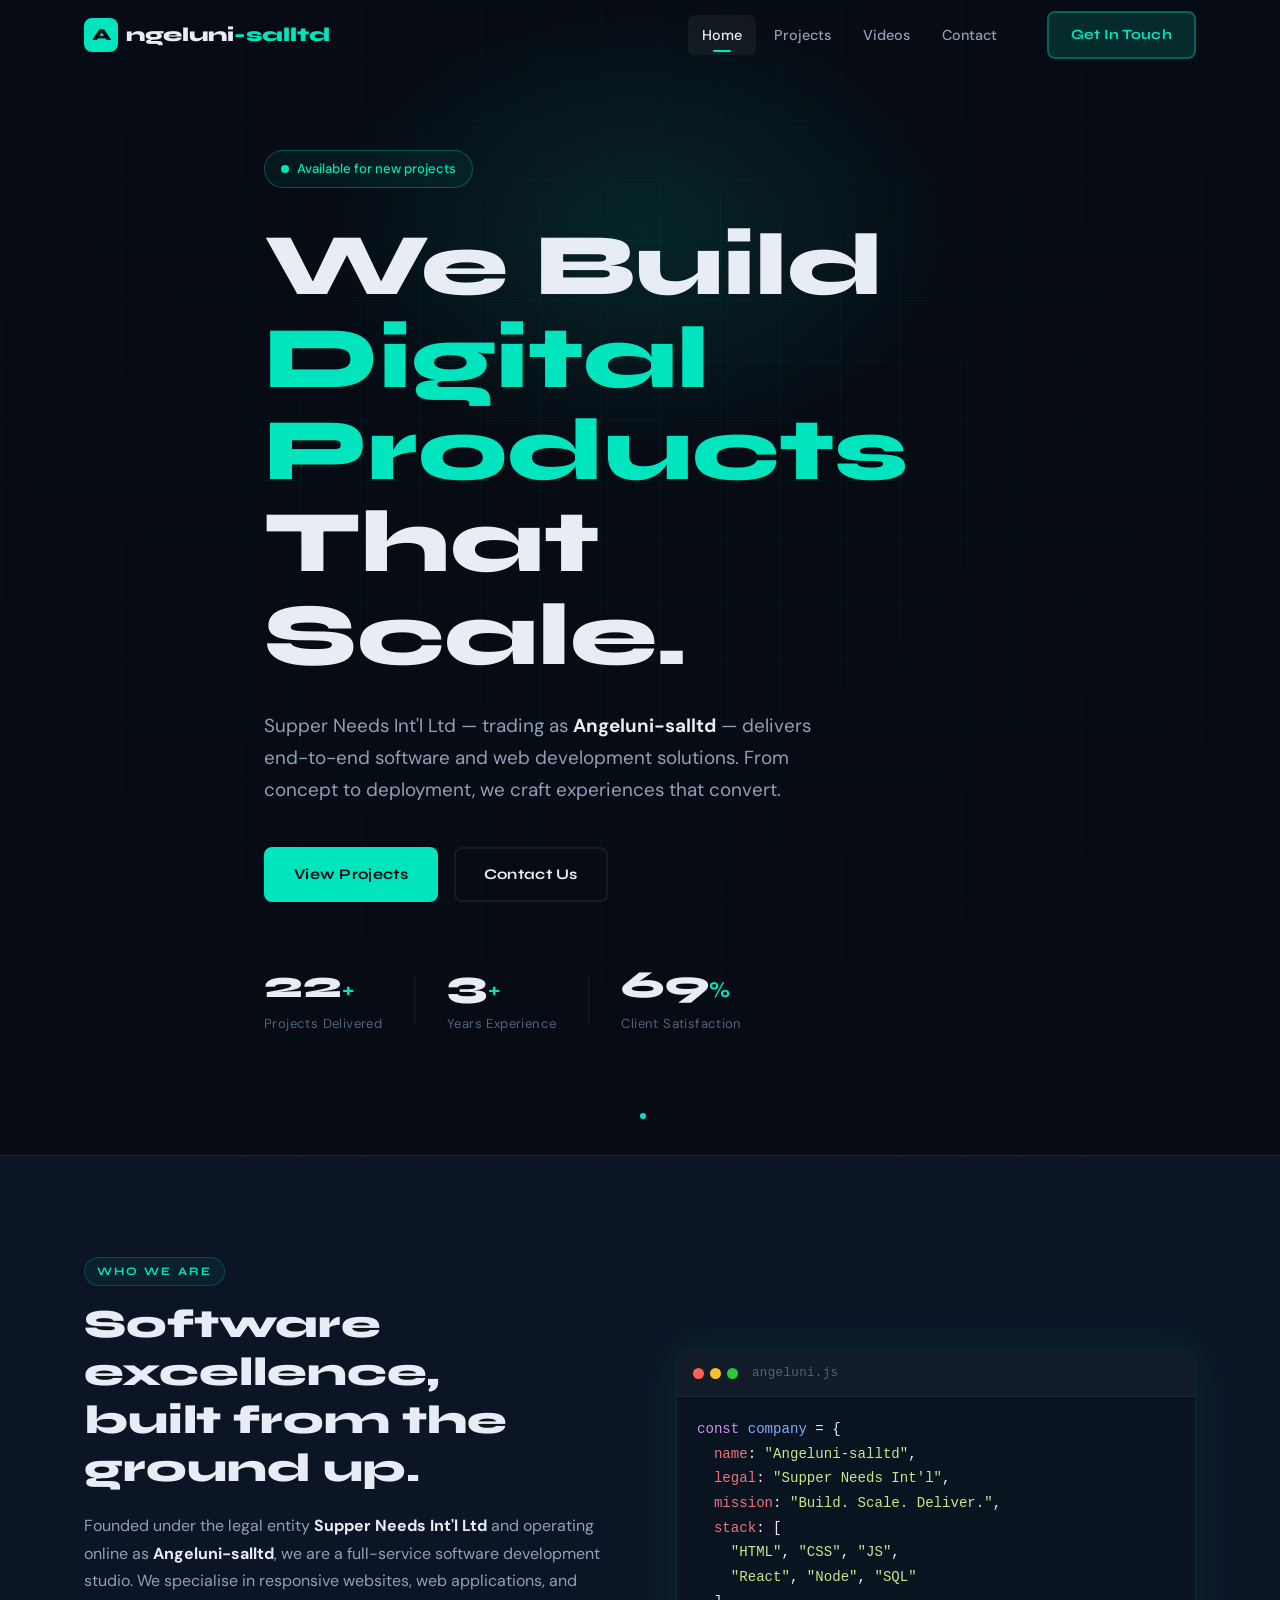
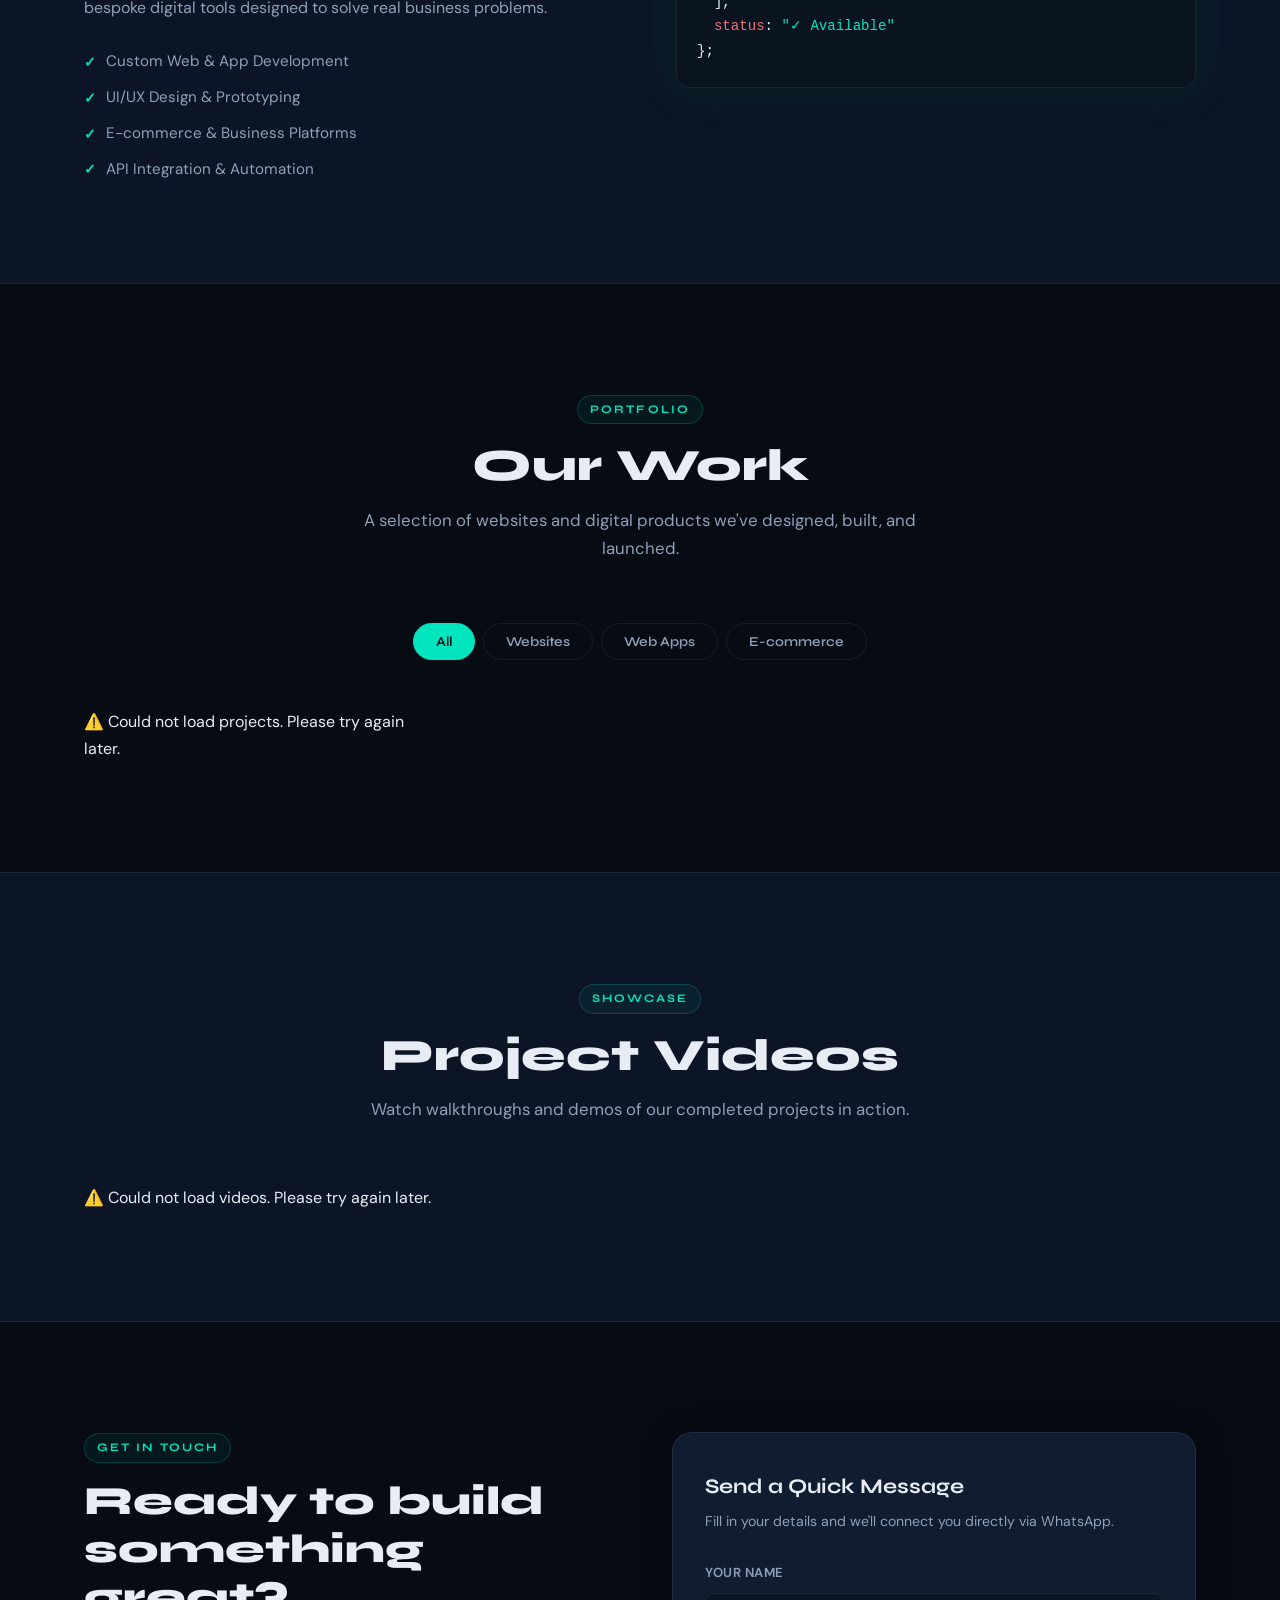
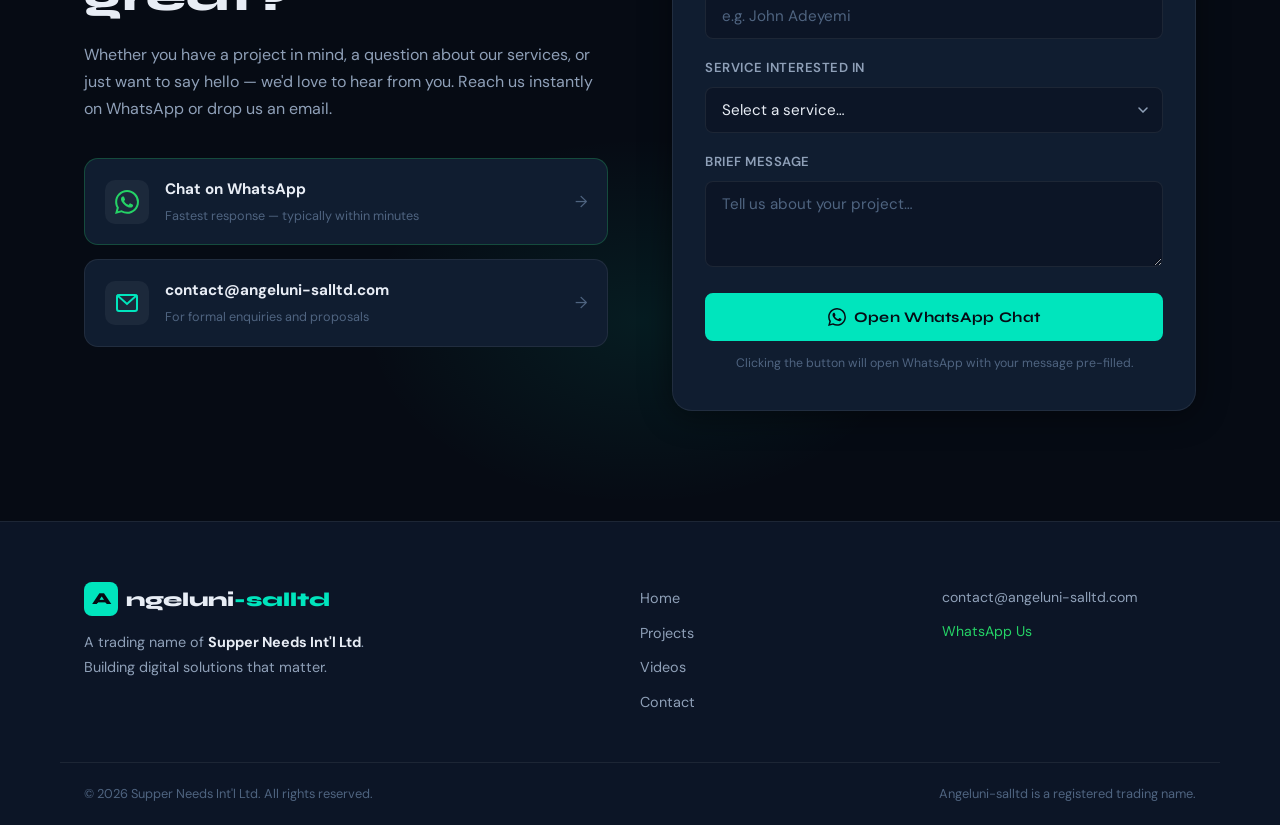
==== commit 200ef0ab: "seo" ====
--- a/index.html
+++ b/index.html
@@ -3,13 +3,108 @@
 <head>
   <meta charset="UTF-8" />
   <meta name="viewport" content="width=device-width, initial-scale=1.0" />
-  <title>Angeluni-salltd | Software Development</title>
-  <meta name="description" content="Angeluni-salltd by Supper Needs Int'l Ltd — Professional software and web development solutions." />
-  <link rel="stylesheet" href="styles.css" />
-  <!-- Google Fonts: Syne (display) + DM Sans (body) -->
+
+  <!-- ============================================================
+       PRIMARY SEO META TAGS
+  ============================================================ -->
+  <title>Angeluni-salltd | Professional Web & Software Development</title>
+  <meta name="description" content="Angeluni-salltd by Supper Needs Int'l Ltd — Professional web and software development. We build responsive websites, web apps, and e-commerce platforms that scale." />
+  <meta name="keywords" content="web development, software development, website design, web app, e-commerce, Angeluni-salltd, Supper Needs, Nigeria, responsive website" />
+  <meta name="author" content="Supper Needs Int'l Ltd" />
+  <meta name="robots" content="index, follow" />
+  <link rel="canonical" href="https://www.angeluni-salltd.com/" />
+
+  <!-- ============================================================
+       OPEN GRAPH — Facebook, WhatsApp, LinkedIn previews
+  ============================================================ -->
+  <meta property="og:type"        content="website" />
+  <meta property="og:url"         content="https://www.angeluni-salltd.com/" />
+  <meta property="og:title"       content="Angeluni-salltd | Professional Web & Software Development" />
+  <meta property="og:description" content="We build responsive websites, web apps, and e-commerce platforms. Contact us via WhatsApp for a free consultation." />
+  <meta property="og:image"       content="https://www.angeluni-salltd.com/og-image.png" />
+  <meta property="og:image:width"  content="1200" />
+  <meta property="og:image:height" content="630" />
+  <meta property="og:site_name"   content="Angeluni-salltd" />
+  <meta property="og:locale"      content="en_GB" />
+
+  <!-- ============================================================
+       TWITTER CARD — Twitter/X previews
+  ============================================================ -->
+  <meta name="twitter:card"        content="summary_large_image" />
+  <meta name="twitter:title"       content="Angeluni-salltd | Professional Web & Software Development" />
+  <meta name="twitter:description" content="We build responsive websites, web apps, and e-commerce platforms that scale." />
+  <meta name="twitter:image"       content="https://www.angeluni-salltd.com/og-image.png" />
+
+  <!-- ============================================================
+       STRUCTURED DATA — Tells Google exactly what your business is
+  ============================================================ -->
+  <script type="application/ld+json">
+  {
+    "@context": "https://schema.org",
+    "@type": "ProfessionalService",
+    "name": "Angeluni-salltd",
+    "alternateName": "Supper Needs Int'l Ltd",
+    "description": "Professional web and software development company specialising in responsive websites, web applications, and e-commerce platforms.",
+    "url": "https://www.angeluni-salltd.com",
+    "email": "contact@angeluni-salltd.com",
+    "sameAs": [],
+    "serviceType": [
+      "Web Development",
+      "Software Development",
+      "E-commerce Development",
+      "UI/UX Design",
+      "API Integration"
+    ],
+    "areaServed": {
+      "@type": "Place",
+      "name": "Worldwide"
+    },
+    "hasOfferCatalog": {
+      "@type": "OfferCatalog",
+      "name": "Software Development Services",
+      "itemListElement": [
+        {
+          "@type": "Offer",
+          "itemOffered": {
+            "@type": "Service",
+            "name": "Custom Website Development"
+          }
+        },
+        {
+          "@type": "Offer",
+          "itemOffered": {
+            "@type": "Service",
+            "name": "Web Application Development"
+          }
+        },
+        {
+          "@type": "Offer",
+          "itemOffered": {
+            "@type": "Service",
+            "name": "E-commerce Store Development"
+          }
+        }
+      ]
+    }
+  }
+  </script>
+
+  <!-- ============================================================
+       FAVICON
+  ============================================================ -->
+  <link rel="icon" type="image/svg+xml" href="data:image/svg+xml,<svg xmlns='http://www.w3.org/2000/svg' viewBox='0 0 100 100'><rect width='100' height='100' rx='20' fill='%2300e5bd'/><text y='.9em' font-size='80' x='10' fill='%23060b14' font-weight='bold'>A</text></svg>" />
+  <link rel="apple-touch-icon" href="data:image/svg+xml,<svg xmlns='http://www.w3.org/2000/svg' viewBox='0 0 100 100'><rect width='100' height='100' rx='20' fill='%2300e5bd'/><text y='.9em' font-size='80' x='10' fill='%23060b14' font-weight='bold'>A</text></svg>" />
+
+  <!-- ============================================================
+       PERFORMANCE
+  ============================================================ -->
   <link rel="preconnect" href="https://fonts.googleapis.com" />
   <link rel="preconnect" href="https://fonts.gstatic.com" crossorigin />
   <link href="https://fonts.googleapis.com/css2?family=Syne:wght@400;600;700;800&family=DM+Sans:ital,opsz,wght@0,9..40,300;0,9..40,400;0,9..40,500;1,9..40,300&display=swap" rel="stylesheet" />
+  <link rel="stylesheet" href="styles.css" />
+
+  <!-- Preload sitemap -->
+  <link rel="sitemap" type="application/xml" href="/sitemap.xml" />
 </head>
 <body>
 
@@ -56,7 +151,6 @@
          HERO / HOME
     ============================================================ -->
     <section class="hero" id="home" aria-labelledby="heroHeading">
-      <!-- Animated grid background -->
       <div class="hero-grid" aria-hidden="true"></div>
       <div class="hero-glow" aria-hidden="true"></div>
 
@@ -101,7 +195,6 @@
         </div>
       </div>
 
-      <!-- Scroll indicator -->
       <a href="#projects" class="scroll-hint" aria-label="Scroll to projects">
         <span class="scroll-dot"></span>
       </a>
@@ -110,7 +203,7 @@
     <!-- ============================================================
          ABOUT STRIP
     ============================================================ -->
-    <section class="about-strip" aria-label="About the company">
+    <section class="about-strip" aria-label="About the company" id="about">
       <div class="container about-inner">
         <div class="about-text reveal">
           <span class="section-tag">Who We Are</span>
@@ -162,18 +255,14 @@
           <p class="section-sub">A selection of websites and digital products we've designed, built, and launched.</p>
         </div>
 
-        <!-- Filter tabs -->
         <div class="filter-tabs" role="tablist" aria-label="Project categories">
-          <button class="filter-btn active" data-filter="all"      role="tab" aria-selected="true">All</button>
-          <button class="filter-btn"         data-filter="website"  role="tab" aria-selected="false">Websites</button>
-          <button class="filter-btn"         data-filter="webapp"   role="tab" aria-selected="false">Web Apps</button>
-          <button class="filter-btn"         data-filter="ecommerce"role="tab" aria-selected="false">E-commerce</button>
-        </div>
-
-        <!-- Projects grid — rendered by script.js -->
-        <div class="projects-grid" id="projectsGrid" aria-live="polite" aria-label="Projects list">
-          <!-- Cards injected by JS -->
-        </div>
+          <button class="filter-btn active" data-filter="all"       role="tab" aria-selected="true">All</button>
+          <button class="filter-btn"         data-filter="website"   role="tab" aria-selected="false">Websites</button>
+          <button class="filter-btn"         data-filter="webapp"    role="tab" aria-selected="false">Web Apps</button>
+          <button class="filter-btn"         data-filter="ecommerce" role="tab" aria-selected="false">E-commerce</button>
+        </div>
+
+        <div class="projects-grid" id="projectsGrid" aria-live="polite" aria-label="Projects list"></div>
       </div>
     </section>
 
@@ -188,10 +277,7 @@
           <p class="section-sub">Watch walkthroughs and demos of our completed projects in action.</p>
         </div>
 
-        <!-- Videos grid — rendered by script.js -->
-        <div class="videos-grid" id="videosGrid" aria-live="polite" aria-label="Project videos">
-          <!-- Cards injected by JS -->
-        </div>
+        <div class="videos-grid" id="videosGrid" aria-live="polite" aria-label="Project videos"></div>
       </div>
     </section>
 
@@ -214,8 +300,7 @@
           <div class="contact-methods">
             <a href="#" id="whatsappBtn" class="contact-method whatsapp-btn" aria-label="Chat on WhatsApp">
               <span class="method-icon" aria-hidden="true">
-                <!-- WhatsApp SVG icon -->
-                <svg viewBox="0 0 24 24" fill="currentColor" width="24" height="24" aria-hidden="true">
+                <svg viewBox="0 0 24 24" fill="currentColor" width="24" height="24">
                   <path d="M17.472 14.382c-.297-.149-1.758-.867-2.03-.967-.273-.099-.471-.148-.67.15-.197.297-.767.966-.94 1.164-.173.199-.347.223-.644.075-.297-.15-1.255-.463-2.39-1.475-.883-.788-1.48-1.761-1.653-2.059-.173-.297-.018-.458.13-.606.134-.133.298-.347.446-.52.149-.174.198-.298.298-.497.099-.198.05-.371-.025-.52-.075-.149-.669-1.612-.916-2.207-.242-.579-.487-.5-.669-.51-.173-.008-.371-.01-.57-.01-.198 0-.52.074-.792.372-.272.297-1.04 1.016-1.04 2.479 0 1.462 1.065 2.875 1.213 3.074.149.198 2.096 3.2 5.077 4.487.709.306 1.262.489 1.694.625.712.227 1.36.195 1.871.118.571-.085 1.758-.719 2.006-1.413.248-.694.248-1.289.173-1.413-.074-.124-.272-.198-.57-.347m-5.421 7.403h-.004a9.87 9.87 0 01-5.031-1.378l-.361-.214-3.741.982.998-3.648-.235-.374a9.86 9.86 0 01-1.51-5.26c.001-5.45 4.436-9.884 9.888-9.884 2.64 0 5.122 1.03 6.988 2.898a9.825 9.825 0 012.893 6.994c-.003 5.45-4.437 9.884-9.885 9.884m8.413-18.297A11.815 11.815 0 0012.05 0C5.495 0 .16 5.335.157 11.892c0 2.096.547 4.142 1.588 5.945L.057 24l6.305-1.654a11.882 11.882 0 005.683 1.448h.005c6.554 0 11.89-5.335 11.893-11.893a11.821 11.821 0 00-3.48-8.413z"/>
                 </svg>
               </span>
@@ -228,7 +313,7 @@
 
             <a href="mailto:contact@angeluni-salltd.com" class="contact-method email-method" aria-label="Send email">
               <span class="method-icon" aria-hidden="true">
-                <svg viewBox="0 0 24 24" fill="none" stroke="currentColor" stroke-width="2" width="24" height="24" aria-hidden="true">
+                <svg viewBox="0 0 24 24" fill="none" stroke="currentColor" stroke-width="2" width="24" height="24">
                   <rect x="2" y="4" width="20" height="16" rx="2"/>
                   <polyline points="2,4 12,13 22,4"/>
                 </svg>
@@ -242,7 +327,7 @@
           </div>
         </div>
 
-        <div class="contact-card reveal" aria-label="Quick contact form simulation">
+        <div class="contact-card reveal">
           <h3>Send a Quick Message</h3>
           <p class="card-sub">Fill in your details and we'll connect you directly via WhatsApp.</p>
 
@@ -264,19 +349,16 @@
           </div>
           <div class="form-group">
             <label for="userMsg">Brief Message</label>
-            <textarea id="userMsg" rows="3" placeholder="Tell us about your project or question…"></textarea>
+            <textarea id="userMsg" rows="3" placeholder="Tell us about your project…"></textarea>
           </div>
 
           <button class="btn btn-primary btn-full" id="sendWhatsApp">
-            <svg viewBox="0 0 24 24" fill="currentColor" width="18" height="18" aria-hidden="true">
+            <svg viewBox="0 0 24 24" fill="currentColor" width="18" height="18">
               <path d="M17.472 14.382c-.297-.149-1.758-.867-2.03-.967-.273-.099-.471-.148-.67.15-.197.297-.767.966-.94 1.164-.173.199-.347.223-.644.075-.297-.15-1.255-.463-2.39-1.475-.883-.788-1.48-1.761-1.653-2.059-.173-.297-.018-.458.13-.606.134-.133.298-.347.446-.52.149-.174.198-.298.298-.497.099-.198.05-.371-.025-.52-.075-.149-.669-1.612-.916-2.207-.242-.579-.487-.5-.669-.51-.173-.008-.371-.01-.57-.01-.198 0-.52.074-.792.372-.272.297-1.04 1.016-1.04 2.479 0 1.462 1.065 2.875 1.213 3.074.149.198 2.096 3.2 5.077 4.487.709.306 1.262.489 1.694.625.712.227 1.36.195 1.871.118.571-.085 1.758-.719 2.006-1.413.248-.694.248-1.289.173-1.413-.074-.124-.272-.198-.57-.347m-5.421 7.403h-.004a9.87 9.87 0 01-5.031-1.378l-.361-.214-3.741.982.998-3.648-.235-.374a9.86 9.86 0 01-1.51-5.26c.001-5.45 4.436-9.884 9.888-9.884 2.64 0 5.122 1.03 6.988 2.898a9.825 9.825 0 012.893 6.994c-.003 5.45-4.437 9.884-9.885 9.884m8.413-18.297A11.815 11.815 0 0012.05 0C5.495 0 .16 5.335.157 11.892c0 2.096.547 4.142 1.588 5.945L.057 24l6.305-1.654a11.882 11.882 0 005.683 1.448h.005c6.554 0 11.89-5.335 11.893-11.893a11.821 11.821 0 00-3.48-8.413z"/>
             </svg>
             Open WhatsApp Chat
           </button>
-
-          <p class="form-note">
-            Clicking the button will open WhatsApp with your message pre-filled.
-          </p>
+          <p class="form-note">Clicking the button will open WhatsApp with your message pre-filled.</p>
         </div>
 
       </div>
@@ -315,7 +397,6 @@
     </div>
   </footer>
 
-  <!-- Back to top -->
   <button class="back-top" id="backTop" aria-label="Back to top">↑</button>
 
   <script src="script.js"></script>
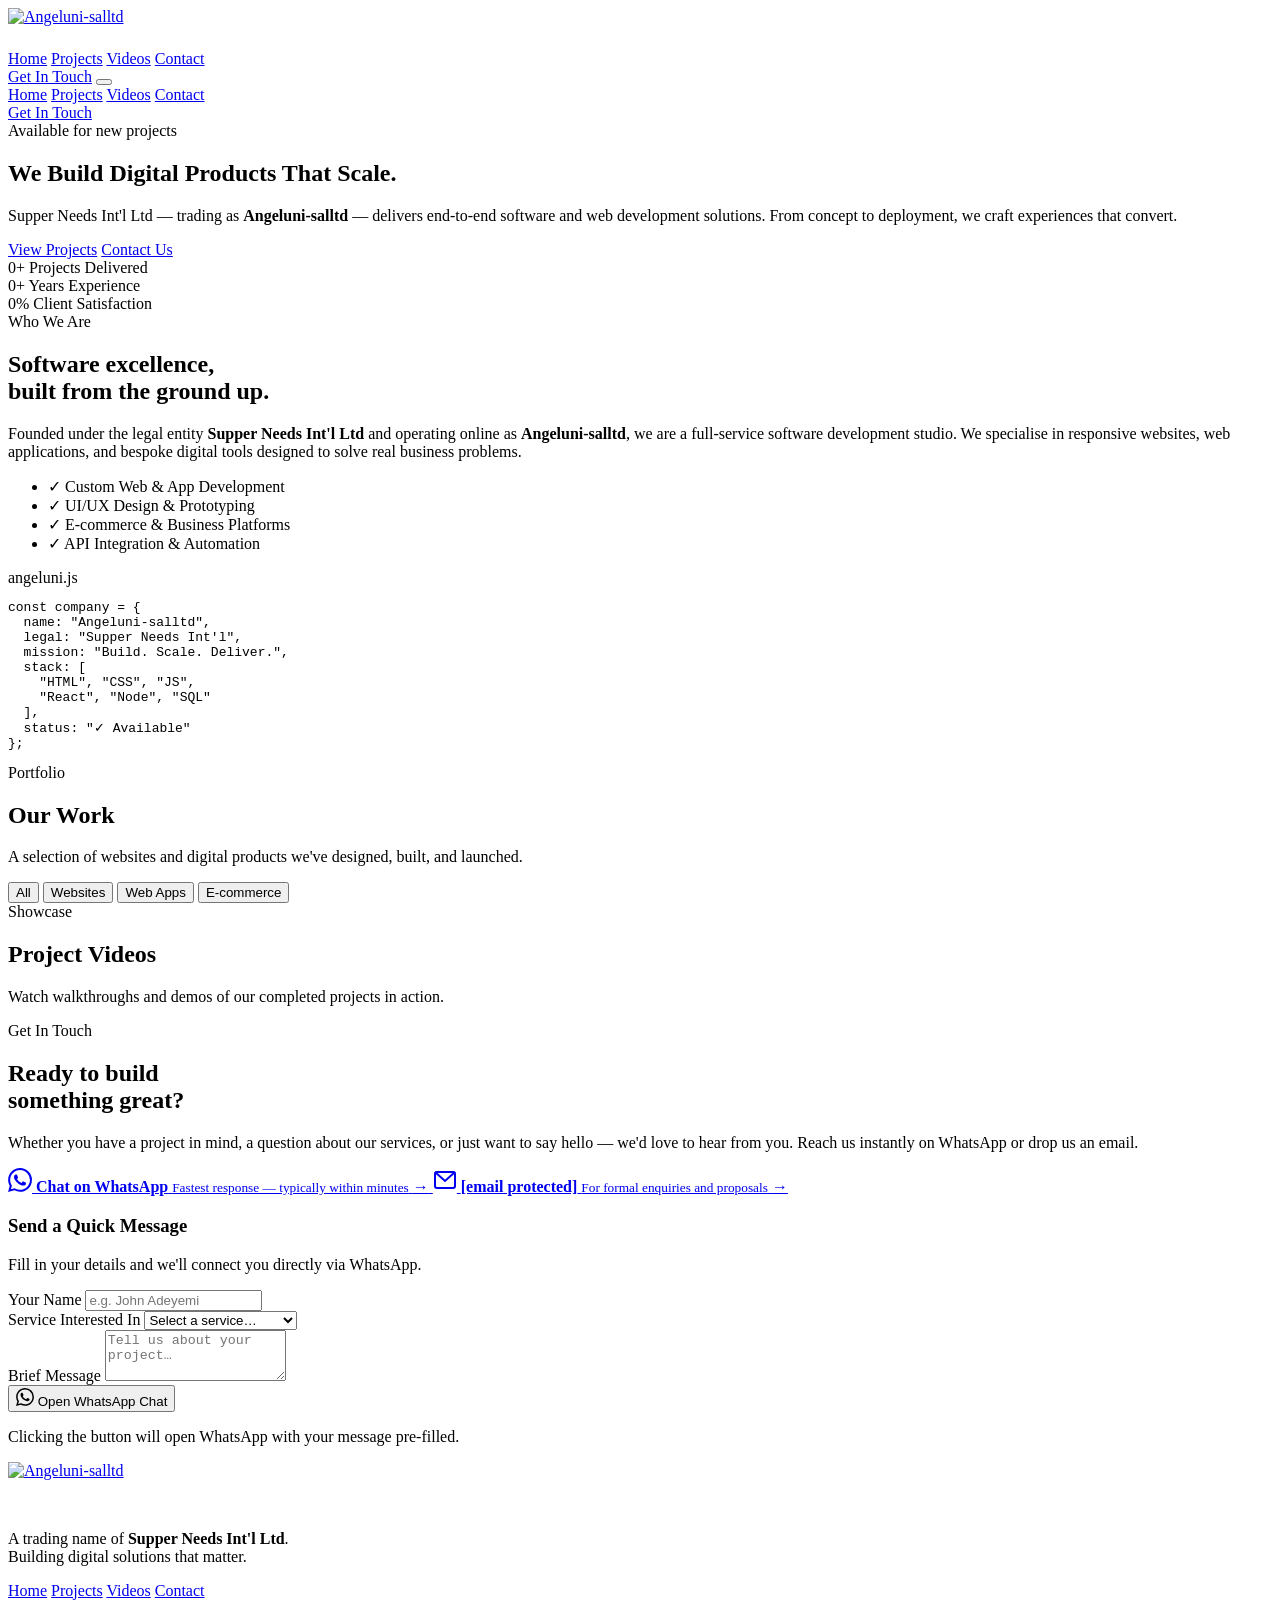
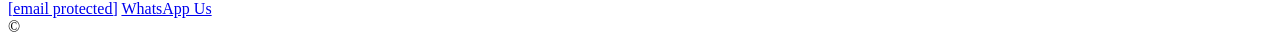
==== commit 2747a729: "update" ====
--- a/index.html
+++ b/index.html
@@ -12,16 +12,16 @@
   <meta name="keywords" content="web development, software development, website design, web app, e-commerce, Angeluni-salltd, Supper Needs, Nigeria, responsive website" />
   <meta name="author" content="Supper Needs Int'l Ltd" />
   <meta name="robots" content="index, follow" />
-  <link rel="canonical" href="https://www.angeluni-salltd.com/" />
+  <link rel="canonical" href="https://angeluni-two.vercel.app/" />
 
   <!-- ============================================================
        OPEN GRAPH — Facebook, WhatsApp, LinkedIn previews
   ============================================================ -->
   <meta property="og:type"        content="website" />
-  <meta property="og:url"         content="https://www.angeluni-salltd.com/" />
+  <meta property="og:url"         content="https://angeluni-two.vercel.app/" />
   <meta property="og:title"       content="Angeluni-salltd | Professional Web & Software Development" />
   <meta property="og:description" content="We build responsive websites, web apps, and e-commerce platforms. Contact us via WhatsApp for a free consultation." />
-  <meta property="og:image"       content="https://www.angeluni-salltd.com/og-image.png" />
+  <meta property="og:image"       content="https://angeluni-two.vercel.app/og-image.png" />
   <meta property="og:image:width"  content="1200" />
   <meta property="og:image:height" content="630" />
   <meta property="og:site_name"   content="Angeluni-salltd" />
@@ -33,7 +33,7 @@
   <meta name="twitter:card"        content="summary_large_image" />
   <meta name="twitter:title"       content="Angeluni-salltd | Professional Web & Software Development" />
   <meta name="twitter:description" content="We build responsive websites, web apps, and e-commerce platforms that scale." />
-  <meta name="twitter:image"       content="https://www.angeluni-salltd.com/og-image.png" />
+  <meta name="twitter:image"       content="https://angeluni-two.vercel.app/og-image.png" />
 
   <!-- ============================================================
        STRUCTURED DATA — Tells Google exactly what your business is
@@ -45,7 +45,7 @@
     "name": "Angeluni-salltd",
     "alternateName": "Supper Needs Int'l Ltd",
     "description": "Professional web and software development company specialising in responsive websites, web applications, and e-commerce platforms.",
-    "url": "https://www.angeluni-salltd.com",
+    "url": "https://angeluni-two.vercel.app",
     "email": "contact@angeluni-salltd.com",
     "sameAs": [],
     "serviceType": [
@@ -114,8 +114,7 @@
   <header class="navbar" id="navbar" role="banner">
     <div class="nav-inner">
       <a href="#home" class="nav-logo" aria-label="Angeluni-salltd Home">
-        <span class="logo-mark">A</span>
-        <span class="logo-text">ngeluni<em>-salltd</em></span>
+        <img src="logo.png" alt="Angeluni-salltd" class="nav-logo-img" />
       </a>
 
       <nav class="nav-links" id="navLinks" role="navigation" aria-label="Main navigation">
@@ -311,7 +310,7 @@
               <span class="method-arrow" aria-hidden="true">→</span>
             </a>
 
-            <a href="mailto:contact@angeluni-salltd.com" class="contact-method email-method" aria-label="Send email">
+            <a href="/cdn-cgi/l/email-protection#96f5f9f8e2f7f5e2d6f7f8f1f3fae3f8ffbbe5f7fafae2f2b8f5f9fb" class="contact-method email-method" aria-label="Send email">
               <span class="method-icon" aria-hidden="true">
                 <svg viewBox="0 0 24 24" fill="none" stroke="currentColor" stroke-width="2" width="24" height="24">
                   <rect x="2" y="4" width="20" height="16" rx="2"/>
@@ -319,7 +318,7 @@
                 </svg>
               </span>
               <span class="method-details">
-                <strong>contact@angeluni-salltd.com</strong>
+                <strong><span class="__cf_email__" data-cfemail="72111d1c0613110632131c15171e071c1b5f01131e1e06165c111d1f">[email&#160;protected]</span></strong>
                 <small>For formal enquiries and proposals</small>
               </span>
               <span class="method-arrow" aria-hidden="true">→</span>
@@ -373,8 +372,7 @@
     <div class="container footer-inner">
       <div class="footer-brand">
         <a href="#home" class="nav-logo" aria-label="Angeluni-salltd Home">
-          <span class="logo-mark">A</span>
-          <span class="logo-text">ngeluni<em>-salltd</em></span>
+          <img src="logo.png" alt="Angeluni-salltd" class="nav-logo-img footer-logo-img" />
         </a>
         <p>A trading name of <strong>Supper Needs Int'l Ltd</strong>.<br>Building digital solutions that matter.</p>
       </div>
@@ -387,18 +385,9 @@
       </nav>
 
       <div class="footer-contact">
-        <a href="mailto:contact@angeluni-salltd.com">contact@angeluni-salltd.com</a>
+        <a href="/cdn-cgi/l/email-protection#afccc0c1dbceccdbefcec1c8cac3dac1c682dccec3c3dbcb81ccc0c2"><span class="__cf_email__" data-cfemail="f2919d9c86939186b2939c95979e879c9bdf81939e9e8696dc919d9f">[email&#160;protected]</span></a>
         <a href="#" id="footerWhatsApp" class="wa-link">WhatsApp Us</a>
       </div>
     </div>
     <div class="footer-bottom">
-      <span>© <span id="footerYear"></span> Supper Needs Int'l Ltd. All rights reserved.</span>
-      <span class="footer-legal">Angeluni-salltd is a registered trading name.</span>
-    </div>
-  </footer>
-
-  <button class="back-top" id="backTop" aria-label="Back to top">↑</button>
-
-  <script src="script.js"></script>
-</body>
-</html>+      <span>© <span id="footerYear"
--- a/styles.css
+++ b/styles.css
@@ -1,1031 +1,35 @@
-/* =============================================================
-   ANGELUNI-SALLTD — styles.css
-   Brand: dark navy base · electric teal accent · editorial type
-   Author: Angeluni-salltd / Supper Needs Int'l Ltd
-============================================================= */
+/* ─── LOGO IMAGE ─────────────────────────────────────────── */
+.nav-logo-img {
+  height: 42px;
+  width: auto;
+  object-fit: contain;
+  display: block;
+}
+.footer-logo-img { height: 52px; }
 
-/* ─── DESIGN TOKENS ─────────────────────────────────────── */
-:root {
-  --bg:         #060b14;
-  --bg-2:       #0c1526;
-  --bg-card:    #101d30;
-  --bg-card-h:  #142034;
-  --border:     rgba(255,255,255,0.07);
-  --border-h:   rgba(0,229,189,0.35);
-
-  --teal:       #00e5bd;
-  --teal-dim:   #00b89a;
-  --teal-glow:  rgba(0,229,189,0.15);
-  --teal-glow2: rgba(0,229,189,0.06);
-
-  --text:       #e8edf5;
-  --text-2:     #8fa0b8;
-  --text-3:     #4f6480;
-
-  --accent-red: #ff5f5f;
-  --accent-yel: #ffd166;
-
-  --font-display: 'Syne', sans-serif;
-  --font-body:    'DM Sans', sans-serif;
-
-  --r-sm:  8px;
-  --r-md:  14px;
-  --r-lg:  20px;
-
-  --shadow-card: 0 4px 32px rgba(0,0,0,0.45);
-  --shadow-glow: 0 0 40px rgba(0,229,189,0.18);
-
-  --nav-h: 70px;
-  --trans:  0.28s cubic-bezier(0.4, 0, 0.2, 1);
+/* ─── PROJECT CARD IMAGE ─────────────────────────────────── */
+.project-img-wrap {
+  width: 100%;
+  height: 180px;
+  overflow: hidden;
+  border-radius: var(--r-sm);
+  margin-bottom: 18px;
+  background: var(--bg-2);
+  border: 1px solid var(--border);
 }
-
-/* ─── RESET ──────────────────────────────────────────────── */
-*, *::before, *::after { box-sizing: border-box; margin: 0; padding: 0; }
-html { scroll-behavior: smooth; font-size: 16px; }
-body {
-  font-family: var(--font-body);
-  background: var(--bg);
-  color: var(--text);
-  line-height: 1.7;
-  overflow-x: hidden;
+.project-img-wrap img {
+  width: 100%; height: 100%;
+  object-fit: cover;
+  transition: transform 0.4s ease;
+  display: block;
 }
-img { max-width: 100%; display: block; }
-a  { color: inherit; text-decoration: none; }
-ul { list-style: none; }
-button { cursor: pointer; font-family: inherit; }
-input, select, textarea {
-  font-family: inherit;
-  font-size: 0.95rem;
+.project-card:hover .project-img-wrap img {
+  transform: scale(1.04);
 }
-
-/* ─── UTILITY ────────────────────────────────────────────── */
-.container {
-  max-width: 1160px;
-  margin: 0 auto;
-  padding: 0 24px;
-}
-
-.section-tag {
-  display: inline-block;
-  font-family: var(--font-display);
-  font-size: 0.72rem;
-  font-weight: 700;
-  letter-spacing: 0.18em;
-  text-transform: uppercase;
-  color: var(--teal);
-  background: var(--teal-glow2);
-  border: 1px solid rgba(0,229,189,0.2);
-  padding: 4px 12px;
-  border-radius: 100px;
-  margin-bottom: 16px;
-}
-
-.section-header {
-  text-align: center;
-  max-width: 620px;
-  margin: 0 auto 60px;
-}
-.section-header h2 {
-  font-family: var(--font-display);
-  font-size: clamp(2rem, 4vw, 2.8rem);
-  font-weight: 800;
-  line-height: 1.15;
-  color: var(--text);
-  margin-bottom: 14px;
-}
-.section-sub {
-  font-size: 1.05rem;
-  color: var(--text-2);
-  line-height: 1.7;
-}
-
-/* ─── BUTTONS ────────────────────────────────────────────── */
-.btn {
-  display: inline-flex;
-  align-items: center;
-  gap: 8px;
-  padding: 13px 28px;
-  border-radius: var(--r-sm);
-  font-family: var(--font-display);
-  font-size: 0.92rem;
-  font-weight: 700;
-  letter-spacing: 0.02em;
-  border: 2px solid transparent;
-  transition: all var(--trans);
-  white-space: nowrap;
-}
-.btn-primary {
-  background: var(--teal);
-  color: var(--bg);
-  border-color: var(--teal);
-}
-.btn-primary:hover, .btn-primary:focus-visible {
-  background: var(--teal-dim);
-  border-color: var(--teal-dim);
-  box-shadow: 0 0 24px rgba(0,229,189,0.35);
-  transform: translateY(-2px);
-}
-.btn-outline {
-  background: transparent;
-  color: var(--text);
-  border-color: var(--border);
-}
-.btn-outline:hover, .btn-outline:focus-visible {
-  border-color: var(--teal);
-  color: var(--teal);
-  transform: translateY(-2px);
-}
-.btn-ghost {
-  background: transparent;
-  color: var(--teal);
-  border-color: rgba(0,229,189,0.3);
-  font-size: 0.85rem;
-  padding: 9px 18px;
-}
-.btn-ghost:hover {
-  background: var(--teal-glow);
-  border-color: var(--teal);
-}
-.btn-full { width: 100%; justify-content: center; }
-.btn-nav {
-  background: var(--teal-glow);
-  color: var(--teal);
-  border-color: rgba(0,229,189,0.3);
-  padding: 10px 22px;
-  font-size: 0.88rem;
-}
-.btn-nav:hover {
-  background: var(--teal);
-  color: var(--bg);
-}
-
-/* ─── NAVBAR ─────────────────────────────────────────────── */
-.navbar {
-  position: fixed;
-  top: 0; left: 0; right: 0;
-  height: var(--nav-h);
-  z-index: 1000;
-  transition: background var(--trans), box-shadow var(--trans);
-}
-.navbar.scrolled {
-  background: rgba(6, 11, 20, 0.92);
-  backdrop-filter: blur(20px);
-  -webkit-backdrop-filter: blur(20px);
-  box-shadow: 0 1px 0 var(--border);
-}
-.nav-inner {
-  max-width: 1160px;
-  margin: 0 auto;
-  padding: 0 24px;
-  height: 100%;
-  display: flex;
-  align-items: center;
-  gap: 36px;
-}
-.nav-logo {
-  display: flex;
-  align-items: center;
-  gap: 8px;
-  font-family: var(--font-display);
-  font-size: 1.22rem;
-  font-weight: 800;
-  color: var(--text);
-  flex-shrink: 0;
-}
-.logo-mark {
-  width: 34px; height: 34px;
-  background: var(--teal);
-  color: var(--bg);
-  border-radius: 8px;
+.project-img-placeholder {
+  width: 100%; height: 100%;
   display: grid;
   place-items: center;
-  font-size: 1.05rem;
-  font-weight: 800;
-}
-.logo-text em { color: var(--teal); font-style: normal; }
-
-.nav-links {
-  display: flex;
-  align-items: center;
-  gap: 4px;
-  margin-left: auto;
-}
-.nav-link {
-  padding: 8px 14px;
-  font-size: 0.9rem;
-  font-weight: 500;
-  color: var(--text-2);
-  border-radius: 6px;
-  transition: color var(--trans), background var(--trans);
-  position: relative;
-}
-.nav-link:hover,
-.nav-link.active {
-  color: var(--text);
-  background: rgba(255,255,255,0.05);
-}
-.nav-link.active::after {
-  content: '';
-  position: absolute;
-  bottom: 3px; left: 50%;
-  transform: translateX(-50%);
-  width: 18px; height: 2px;
-  background: var(--teal);
-  border-radius: 2px;
-}
-
-/* Hamburger */
-.hamburger {
-  display: none;
-  flex-direction: column;
-  gap: 5px;
-  background: none;
-  border: none;
-  padding: 6px;
-  margin-left: auto;
-}
-.hamburger span {
-  display: block;
-  width: 24px; height: 2px;
-  background: var(--text);
-  border-radius: 2px;
-  transition: all 0.25s ease;
-}
-.hamburger.open span:nth-child(1) { transform: translateY(7px) rotate(45deg); }
-.hamburger.open span:nth-child(2) { opacity: 0; }
-.hamburger.open span:nth-child(3) { transform: translateY(-7px) rotate(-45deg); }
-
-/* Mobile menu */
-.mobile-menu {
-  position: fixed;
-  top: var(--nav-h); right: 0;
-  width: min(320px, 85vw);
-  height: calc(100vh - var(--nav-h));
-  background: var(--bg-2);
-  border-left: 1px solid var(--border);
-  padding: 32px 24px;
-  display: flex;
-  flex-direction: column;
-  gap: 8px;
-  transform: translateX(100%);
-  transition: transform 0.3s cubic-bezier(0.4,0,0.2,1);
-  z-index: 999;
-}
-.mobile-menu.open { transform: translateX(0); }
-.mob-link {
-  display: block;
-  padding: 14px 18px;
-  font-family: var(--font-display);
-  font-size: 1.05rem;
-  font-weight: 600;
-  color: var(--text-2);
-  border-radius: var(--r-sm);
-  transition: all var(--trans);
-}
-.mob-link:hover { background: rgba(255,255,255,0.05); color: var(--text); }
-.mob-cta { margin-top: 16px; }
-
-.mob-overlay {
-  position: fixed;
-  inset: 0;
-  background: rgba(0,0,0,0.55);
-  backdrop-filter: blur(4px);
-  z-index: 998;
-  opacity: 0;
-  pointer-events: none;
-  transition: opacity 0.3s ease;
-}
-.mob-overlay.show { opacity: 1; pointer-events: all; }
-
-/* ─── HERO ───────────────────────────────────────────────── */
-.hero {
-  position: relative;
-  min-height: 100vh;
-  display: flex;
-  align-items: center;
-  overflow: hidden;
-  padding-top: var(--nav-h);
-}
-
-/* Grid pattern bg */
-.hero-grid {
-  position: absolute;
-  inset: 0;
-  background-image:
-    linear-gradient(rgba(0,229,189,0.04) 1px, transparent 1px),
-    linear-gradient(90deg, rgba(0,229,189,0.04) 1px, transparent 1px);
-  background-size: 60px 60px;
-  mask-image: radial-gradient(ellipse 80% 70% at 50% 40%, black 30%, transparent 100%);
-}
-.hero-glow {
-  position: absolute;
-  top: 20%; left: 50%;
-  transform: translate(-50%, -50%);
-  width: 700px; height: 500px;
-  background: radial-gradient(ellipse, rgba(0,229,189,0.12) 0%, transparent 65%);
-  pointer-events: none;
-}
-
-.hero-content {
-  position: relative;
-  z-index: 1;
-  padding: 80px 24px 120px;
-  max-width: 800px;
-}
-
-.hero-badge {
-  display: inline-flex;
-  align-items: center;
-  gap: 8px;
-  padding: 7px 16px;
-  border: 1px solid rgba(0,229,189,0.3);
-  background: rgba(0,229,189,0.06);
-  border-radius: 100px;
-  font-size: 0.82rem;
-  color: var(--teal);
-  font-weight: 500;
-  margin-bottom: 32px;
-  animation: fadeSlideUp 0.7s both;
-}
-.badge-dot {
-  width: 8px; height: 8px;
-  background: var(--teal);
-  border-radius: 50%;
-  animation: pulse 2s infinite;
-}
-
-.hero-heading {
-  font-family: var(--font-display);
-  font-size: clamp(3rem, 7vw, 5.5rem);
-  font-weight: 800;
-  line-height: 1.05;
-  margin-bottom: 28px;
-}
-.hero-heading .line {
-  display: block;
-  overflow: hidden;
-}
-.hero-heading .line:nth-child(1) { animation: fadeSlideUp 0.7s 0.1s both; }
-.hero-heading .line:nth-child(2) { animation: fadeSlideUp 0.7s 0.2s both; }
-.hero-heading .line:nth-child(3) { animation: fadeSlideUp 0.7s 0.3s both; }
-.hero-heading .accent { color: var(--teal); }
-
-.hero-sub {
-  font-size: clamp(1rem, 2vw, 1.18rem);
-  color: var(--text-2);
-  max-width: 560px;
-  margin-bottom: 40px;
-  animation: fadeSlideUp 0.7s 0.4s both;
-}
-.hero-sub strong { color: var(--text); }
-
-.hero-actions {
-  display: flex;
-  flex-wrap: wrap;
-  gap: 16px;
-  margin-bottom: 64px;
-  animation: fadeSlideUp 0.7s 0.5s both;
-}
-
-.hero-stats {
-  display: flex;
-  align-items: center;
-  gap: 0;
-  flex-wrap: wrap;
-  animation: fadeSlideUp 0.7s 0.6s both;
-}
-.stat { text-align: left; padding: 0 32px 0 0; }
-.stat:first-child { padding-left: 0; }
-.stat-num {
-  font-family: var(--font-display);
-  font-size: 2.4rem;
-  font-weight: 800;
-  color: var(--text);
-  line-height: 1;
-}
-.stat-suffix {
-  font-family: var(--font-display);
-  font-size: 1.4rem;
-  font-weight: 700;
-  color: var(--teal);
-}
-.stat-label {
-  display: block;
-  font-size: 0.82rem;
-  color: var(--text-3);
-  margin-top: 4px;
-  letter-spacing: 0.03em;
-}
-.stat-divider {
-  width: 1px;
-  height: 50px;
-  background: var(--border);
-  margin: 0 32px 0 0;
-}
-
-/* Scroll hint */
-.scroll-hint {
-  position: absolute;
-  bottom: 36px; left: 50%;
-  transform: translateX(-50%);
-  display: flex;
-  flex-direction: column;
-  align-items: center;
-  gap: 8px;
-  animation: fadeSlideUp 0.7s 0.9s both;
-}
-.scroll-dot {
-  width: 6px; height: 6px;
-  background: var(--teal);
-  border-radius: 50%;
-  animation: scrollBounce 1.8s infinite;
-}
-
-/* ─── ABOUT STRIP ────────────────────────────────────────── */
-.about-strip {
-  background: var(--bg-2);
-  border-top: 1px solid var(--border);
-  border-bottom: 1px solid var(--border);
-  padding: 100px 0;
-}
-.about-inner {
-  display: grid;
-  grid-template-columns: 1fr 1fr;
-  gap: 72px;
-  align-items: center;
-}
-.about-text .section-tag { margin-bottom: 14px; }
-.about-text h2 {
-  font-family: var(--font-display);
-  font-size: clamp(1.8rem, 3.5vw, 2.5rem);
-  font-weight: 800;
-  line-height: 1.2;
-  margin-bottom: 20px;
-}
-.about-text p {
-  color: var(--text-2);
-  margin-bottom: 28px;
-  font-size: 1rem;
-}
-.about-text p strong { color: var(--text); }
-.feature-list { display: flex; flex-direction: column; gap: 10px; }
-.feature-list li {
-  display: flex;
-  align-items: center;
-  gap: 10px;
-  font-size: 0.95rem;
-  color: var(--text-2);
-}
-.tick {
-  color: var(--teal);
-  font-weight: 700;
-  font-size: 0.9rem;
-}
-
-/* Code card */
-.code-card {
-  background: #0a1421;
-  border: 1px solid var(--border);
-  border-radius: var(--r-md);
-  overflow: hidden;
-  box-shadow: var(--shadow-card), var(--shadow-glow);
-  font-family: 'Courier New', monospace;
-}
-.code-header {
-  display: flex;
-  align-items: center;
-  gap: 6px;
-  padding: 12px 16px;
-  background: rgba(255,255,255,0.03);
-  border-bottom: 1px solid var(--border);
-}
-.dot { width: 11px; height: 11px; border-radius: 50%; }
-.dot.red    { background: #ff5f57; }
-.dot.yellow { background: #ffbd2e; }
-.dot.green  { background: #28c840; }
-.code-filename {
-  font-size: 0.78rem;
-  color: var(--text-3);
-  margin-left: 8px;
-  letter-spacing: 0.03em;
-}
-.code-body {
-  padding: 20px 20px 24px;
-  font-size: 0.88rem;
-  line-height: 1.75;
-  overflow-x: auto;
-}
-code { display: block; }
-.c-kw  { color: #c792ea; }
-.c-fn  { color: #82aaff; }
-.c-str { color: #f07178; }
-.c-val { color: #c3e88d; }
-.c-teal{ color: var(--teal); }
-
-/* ─── PROJECTS ───────────────────────────────────────────── */
-.projects-section {
-  padding: 110px 0;
-}
-
-.filter-tabs {
-  display: flex;
-  flex-wrap: wrap;
-  gap: 8px;
-  justify-content: center;
-  margin-bottom: 48px;
-}
-.filter-btn {
-  padding: 9px 22px;
-  border: 1px solid var(--border);
-  background: transparent;
-  color: var(--text-2);
-  border-radius: 100px;
-  font-family: var(--font-display);
-  font-size: 0.85rem;
-  font-weight: 600;
-  transition: all var(--trans);
-}
-.filter-btn:hover {
-  border-color: var(--teal);
-  color: var(--teal);
-}
-.filter-btn.active {
-  background: var(--teal);
-  border-color: var(--teal);
-  color: var(--bg);
-}
-
-.projects-grid {
-  display: grid;
-  grid-template-columns: repeat(auto-fill, minmax(320px, 1fr));
-  gap: 24px;
-}
-
-/* Project card */
-.project-card {
-  background: var(--bg-card);
-  border: 1px solid var(--border);
-  border-radius: var(--r-md);
-  padding: 28px;
-  transition: all var(--trans);
-  position: relative;
-  overflow: hidden;
-  animation: fadeSlideUp 0.5s both;
-}
-.project-card::before {
-  content: '';
-  position: absolute;
-  inset: 0;
-  background: linear-gradient(135deg, var(--teal-glow2), transparent);
-  opacity: 0;
-  transition: opacity var(--trans);
-}
-.project-card:hover {
-  border-color: var(--border-h);
-  transform: translateY(-4px);
-  box-shadow: var(--shadow-card), var(--shadow-glow);
-}
-.project-card:hover::before { opacity: 1; }
-
-.project-header {
-  display: flex;
-  align-items: flex-start;
-  justify-content: space-between;
-  margin-bottom: 14px;
-  gap: 12px;
-}
-.project-icon {
-  width: 46px; height: 46px;
-  border-radius: 10px;
-  background: var(--teal-glow);
-  border: 1px solid rgba(0,229,189,0.2);
-  display: grid;
-  place-items: center;
-  font-size: 1.3rem;
-  flex-shrink: 0;
-}
-.project-category {
-  font-size: 0.72rem;
-  font-weight: 700;
-  letter-spacing: 0.12em;
-  text-transform: uppercase;
-  color: var(--teal);
+  font-size: 3rem;
   background: var(--teal-glow2);
-  border: 1px solid rgba(0,229,189,0.15);
-  padding: 3px 10px;
-  border-radius: 100px;
-}
-.project-title {
-  font-family: var(--font-display);
-  font-size: 1.15rem;
-  font-weight: 700;
-  color: var(--text);
-  margin-bottom: 10px;
-  line-height: 1.3;
-}
-.project-desc {
-  font-size: 0.9rem;
-  color: var(--text-2);
-  line-height: 1.65;
-  margin-bottom: 22px;
-}
-.project-tags {
-  display: flex;
-  flex-wrap: wrap;
-  gap: 6px;
-  margin-bottom: 22px;
-}
-.tag {
-  font-size: 0.74rem;
-  font-weight: 500;
-  color: var(--text-3);
-  background: rgba(255,255,255,0.04);
-  border: 1px solid var(--border);
-  padding: 3px 10px;
-  border-radius: 4px;
-}
-
-/* ─── VIDEOS ─────────────────────────────────────────────── */
-.videos-section {
-  background: var(--bg-2);
-  border-top: 1px solid var(--border);
-  border-bottom: 1px solid var(--border);
-  padding: 110px 0;
-}
-
-.videos-grid {
-  display: grid;
-  grid-template-columns: repeat(auto-fill, minmax(340px, 1fr));
-  gap: 28px;
-}
-
-/* Video card */
-.video-card {
-  background: var(--bg-card);
-  border: 1px solid var(--border);
-  border-radius: var(--r-md);
-  overflow: hidden;
-  transition: all var(--trans);
-  animation: fadeSlideUp 0.5s both;
-}
-.video-card:hover {
-  border-color: var(--border-h);
-  transform: translateY(-4px);
-  box-shadow: var(--shadow-card), var(--shadow-glow);
-}
-.video-wrapper {
-  position: relative;
-  padding-bottom: 56.25%; /* 16:9 */
-  height: 0;
-  overflow: hidden;
-  background: var(--bg);
-}
-.video-wrapper iframe {
-  position: absolute;
-  top: 0; left: 0;
-  width: 100%; height: 100%;
-  border: 0;
-}
-
-/* Placeholder for no-embed */
-.video-placeholder {
-  position: absolute;
-  inset: 0;
-  display: flex;
-  flex-direction: column;
-  align-items: center;
-  justify-content: center;
-  gap: 12px;
-  background: var(--bg);
-  color: var(--text-3);
-}
-.video-placeholder .play-icon {
-  width: 56px; height: 56px;
-  border-radius: 50%;
-  background: var(--teal-glow);
-  border: 2px solid var(--teal);
-  display: grid;
-  place-items: center;
-  color: var(--teal);
-  font-size: 1.4rem;
-}
-.video-placeholder p { font-size: 0.82rem; }
-
-.video-info { padding: 20px 22px 22px; }
-.video-title {
-  font-family: var(--font-display);
-  font-size: 1.02rem;
-  font-weight: 700;
-  color: var(--text);
-  margin-bottom: 6px;
-}
-.video-desc {
-  font-size: 0.88rem;
-  color: var(--text-2);
-  line-height: 1.6;
-}
-
-/* ─── CONTACT ────────────────────────────────────────────── */
-.contact-section {
-  position: relative;
-  padding: 110px 0;
-  overflow: hidden;
-}
-.contact-glow {
-  position: absolute;
-  bottom: 0; left: 50%;
-  transform: translateX(-50%);
-  width: 600px; height: 400px;
-  background: radial-gradient(ellipse, rgba(0,229,189,0.08) 0%, transparent 65%);
-  pointer-events: none;
-}
-
-.contact-inner {
-  display: grid;
-  grid-template-columns: 1fr 1fr;
-  gap: 64px;
-  align-items: start;
-  position: relative;
-  z-index: 1;
-}
-.contact-text .section-tag { margin-bottom: 14px; }
-.contact-text h2 {
-  font-family: var(--font-display);
-  font-size: clamp(1.8rem, 3.5vw, 2.5rem);
-  font-weight: 800;
-  line-height: 1.2;
-  margin-bottom: 20px;
-}
-.contact-text p {
-  color: var(--text-2);
-  margin-bottom: 36px;
-  font-size: 1rem;
-}
-
-.contact-methods { display: flex; flex-direction: column; gap: 14px; }
-.contact-method {
-  display: flex;
-  align-items: center;
-  gap: 16px;
-  padding: 18px 20px;
-  border: 1px solid var(--border);
-  border-radius: var(--r-md);
-  background: var(--bg-card);
-  transition: all var(--trans);
-}
-.contact-method:hover {
-  border-color: var(--border-h);
-  transform: translateX(4px);
-}
-.whatsapp-btn { border-color: rgba(37,211,102,0.25); }
-.whatsapp-btn:hover {
-  border-color: rgba(37,211,102,0.5);
-  background: rgba(37,211,102,0.05);
-}
-.whatsapp-btn .method-icon { color: #25d366; }
-
-.method-icon {
-  width: 44px; height: 44px;
-  border-radius: 10px;
-  background: rgba(255,255,255,0.05);
-  display: grid;
-  place-items: center;
-  flex-shrink: 0;
-  color: var(--teal);
-}
-.method-details {
-  flex: 1;
-  display: flex;
-  flex-direction: column;
-  gap: 2px;
-}
-.method-details strong { font-size: 0.95rem; color: var(--text); }
-.method-details small  { font-size: 0.79rem; color: var(--text-3); }
-.method-arrow { color: var(--text-3); transition: color var(--trans); }
-.contact-method:hover .method-arrow { color: var(--teal); }
-
-/* Contact card */
-.contact-card {
-  background: var(--bg-card);
-  border: 1px solid var(--border);
-  border-radius: var(--r-lg);
-  padding: 36px 32px;
-  box-shadow: var(--shadow-card);
-}
-.contact-card h3 {
-  font-family: var(--font-display);
-  font-size: 1.3rem;
-  font-weight: 700;
-  margin-bottom: 6px;
-}
-.card-sub { font-size: 0.88rem; color: var(--text-2); margin-bottom: 28px; }
-
-.form-group { margin-bottom: 18px; }
-.form-group label {
-  display: block;
-  font-size: 0.82rem;
-  font-weight: 600;
-  color: var(--text-2);
-  letter-spacing: 0.04em;
-  margin-bottom: 8px;
-  text-transform: uppercase;
-}
-.form-group input,
-.form-group select,
-.form-group textarea {
-  width: 100%;
-  background: var(--bg-2);
-  border: 1px solid var(--border);
-  border-radius: var(--r-sm);
-  padding: 12px 16px;
-  color: var(--text);
-  outline: none;
-  transition: border-color var(--trans), box-shadow var(--trans);
-  resize: vertical;
-}
-.form-group select {
-  appearance: none;
-  background-image: url("data:image/svg+xml,%3Csvg viewBox='0 0 10 6' fill='none' xmlns='http://www.w3.org/2000/svg'%3E%3Cpath d='M1 1l4 4 4-4' stroke='%238fa0b8' stroke-width='1.5' stroke-linecap='round'/%3E%3C/svg%3E");
-  background-repeat: no-repeat;
-  background-position: right 14px center;
-  background-size: 10px;
-}
-.form-group input:focus,
-.form-group select:focus,
-.form-group textarea:focus {
-  border-color: var(--teal);
-  box-shadow: 0 0 0 3px rgba(0,229,189,0.12);
-}
-.form-group input::placeholder,
-.form-group textarea::placeholder { color: var(--text-3); }
-.form-group select option { background: var(--bg-2); }
-
-.form-note {
-  text-align: center;
-  font-size: 0.77rem;
-  color: var(--text-3);
-  margin-top: 12px;
-}
-
-/* ─── FOOTER ─────────────────────────────────────────────── */
-.footer {
-  background: var(--bg-2);
-  border-top: 1px solid var(--border);
-  padding: 60px 0 0;
-}
-.footer-inner {
-  display: grid;
-  grid-template-columns: 2fr 1fr 1fr;
-  gap: 48px;
-  padding-bottom: 48px;
-  border-bottom: 1px solid var(--border);
-}
-.footer-brand p {
-  font-size: 0.9rem;
-  color: var(--text-2);
-  margin-top: 14px;
-  line-height: 1.7;
-}
-.footer-brand p strong { color: var(--text); }
-.footer-links {
-  display: flex;
-  flex-direction: column;
-  gap: 10px;
-  padding-top: 4px;
-}
-.footer-links a {
-  font-size: 0.9rem;
-  color: var(--text-2);
-  transition: color var(--trans);
-}
-.footer-links a:hover { color: var(--teal); }
-.footer-contact {
-  display: flex;
-  flex-direction: column;
-  gap: 10px;
-  padding-top: 4px;
-}
-.footer-contact a {
-  font-size: 0.88rem;
-  color: var(--text-2);
-  transition: color var(--trans);
-  word-break: break-all;
-}
-.footer-contact a:hover { color: var(--teal); }
-.wa-link { color: #25d366 !important; }
-
-.footer-bottom {
-  display: flex;
-  align-items: center;
-  justify-content: space-between;
-  flex-wrap: wrap;
-  gap: 8px;
-  padding: 20px 24px;
-  max-width: 1160px;
-  margin: 0 auto;
-  font-size: 0.8rem;
-  color: var(--text-3);
-}
-
-/* ─── BACK TO TOP ────────────────────────────────────────── */
-.back-top {
-  position: fixed;
-  bottom: 30px; right: 30px;
-  width: 44px; height: 44px;
-  border-radius: 10px;
-  background: var(--bg-card);
-  border: 1px solid var(--border);
-  color: var(--text-2);
-  font-size: 1.1rem;
-  display: grid;
-  place-items: center;
-  z-index: 500;
-  transition: all var(--trans);
-  opacity: 0;
-  pointer-events: none;
-  transform: translateY(12px);
-}
-.back-top.show {
-  opacity: 1;
-  pointer-events: all;
-  transform: translateY(0);
-}
-.back-top:hover {
-  background: var(--teal);
-  border-color: var(--teal);
-  color: var(--bg);
-}
-
-/* ─── REVEAL ANIMATION ───────────────────────────────────── */
-.reveal {
-  opacity: 0;
-  transform: translateY(30px);
-  transition: opacity 0.7s ease, transform 0.7s ease;
-}
-.reveal.visible {
-  opacity: 1;
-  transform: translateY(0);
-}
-
-/* ─── KEYFRAMES ──────────────────────────────────────────── */
-@keyframes fadeSlideUp {
-  from { opacity: 0; transform: translateY(20px); }
-  to   { opacity: 1; transform: translateY(0); }
-}
-@keyframes pulse {
-  0%, 100% { box-shadow: 0 0 0 0 rgba(0,229,189,0.5); }
-  50%       { box-shadow: 0 0 0 6px rgba(0,229,189,0); }
-}
-@keyframes scrollBounce {
-  0%, 100% { transform: translateY(0); opacity: 1; }
-  50%       { transform: translateY(10px); opacity: 0.3; }
-}
-
-/* ─── RESPONSIVE ─────────────────────────────────────────── */
-@media (max-width: 900px) {
-  .about-inner   { grid-template-columns: 1fr; gap: 48px; }
-  .contact-inner { grid-template-columns: 1fr; gap: 48px; }
-  .footer-inner  { grid-template-columns: 1fr 1fr; }
-}
-
-@media (max-width: 768px) {
-  :root { --nav-h: 62px; }
-
-  .nav-links, .btn-nav { display: none; }
-  .hamburger { display: flex; }
-
-  .hero-content { padding: 60px 0 100px; }
-  .hero-stats { gap: 0; }
-  .stat { padding: 0 24px 0 0; }
-  .stat-divider { margin: 0 24px 0 0; }
-
-  .projects-grid { grid-template-columns: 1fr; }
-  .videos-grid   { grid-template-columns: 1fr; }
-
-  .footer-inner {
-    grid-template-columns: 1fr;
-    gap: 32px;
-  }
-  .footer-bottom { flex-direction: column; text-align: center; }
-}
-
-@media (max-width: 480px) {
-  .hero-heading { font-size: 2.6rem; }
-  .hero-actions { flex-direction: column; }
-  .hero-stats {
-    flex-direction: column;
-    gap: 20px;
-    align-items: flex-start;
-  }
-  .stat-divider { width: 40px; height: 1px; margin: 0; }
-  .stat { padding: 0; }
-  .contact-card { padding: 24px 18px; }
-  .back-top { bottom: 20px; right: 16px; }
-}
-
-/* ─── FOCUS STYLES (accessibility) ──────────────────────── */
-:focus-visible {
-  outline: 2px solid var(--teal);
-  outline-offset: 3px;
-  border-radius: 4px;
 }
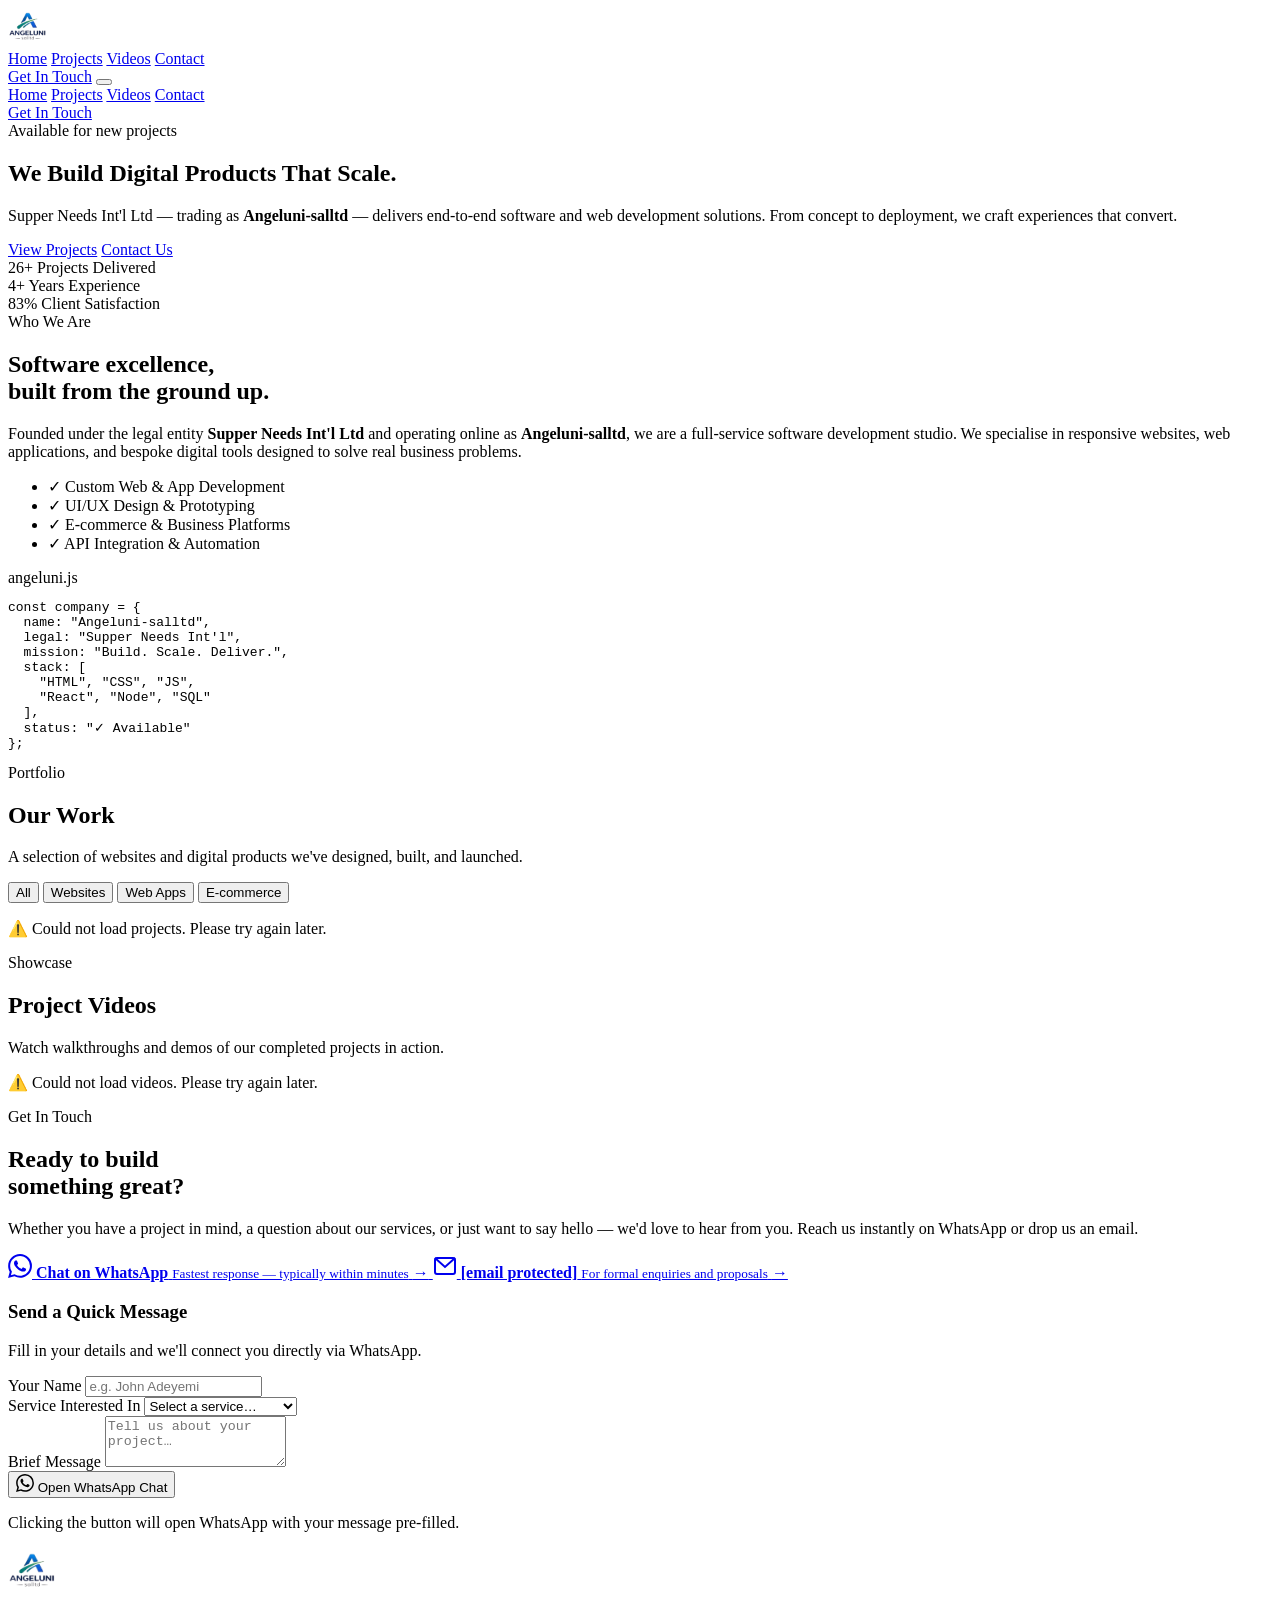
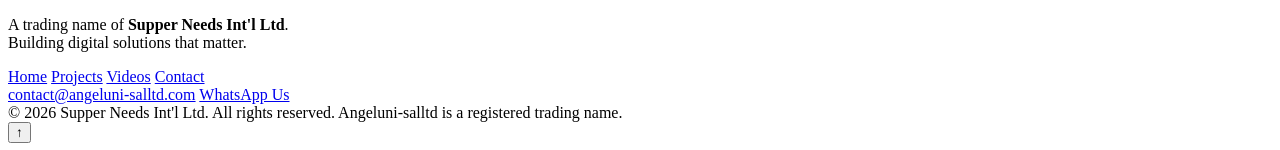
==== commit 87a2e850: "index" ====
--- a/index.html
+++ b/index.html
@@ -105,6 +105,8 @@
 
   <!-- Preload sitemap -->
   <link rel="sitemap" type="application/xml" href="/sitemap.xml" />
+  <!-- Prevent Cloudflare email obfuscation -->
+  <meta name="cf-2fa-verify" content="off" />
 </head>
 <body>
 
@@ -385,9 +387,18 @@
       </nav>
 
       <div class="footer-contact">
-        <a href="/cdn-cgi/l/email-protection#afccc0c1dbceccdbefcec1c8cac3dac1c682dccec3c3dbcb81ccc0c2"><span class="__cf_email__" data-cfemail="f2919d9c86939186b2939c95979e879c9bdf81939e9e8696dc919d9f">[email&#160;protected]</span></a>
+        <a href="mailto:contact&#64;angeluni-salltd&#46;com">contact&#64;angeluni-salltd&#46;com</a>
         <a href="#" id="footerWhatsApp" class="wa-link">WhatsApp Us</a>
       </div>
     </div>
     <div class="footer-bottom">
-      <span>© <span id="footerYear"+      <span>&copy; <span id="footerYear"></span> Supper Needs Int'l Ltd. All rights reserved.</span>
+      <span class="footer-legal">Angeluni-salltd is a registered trading name.</span>
+    </div>
+  </footer>
+
+  <button class="back-top" id="backTop" aria-label="Back to top">&#8593;</button>
+
+  <script src="script.js"></script>
+</body>
+</html>
